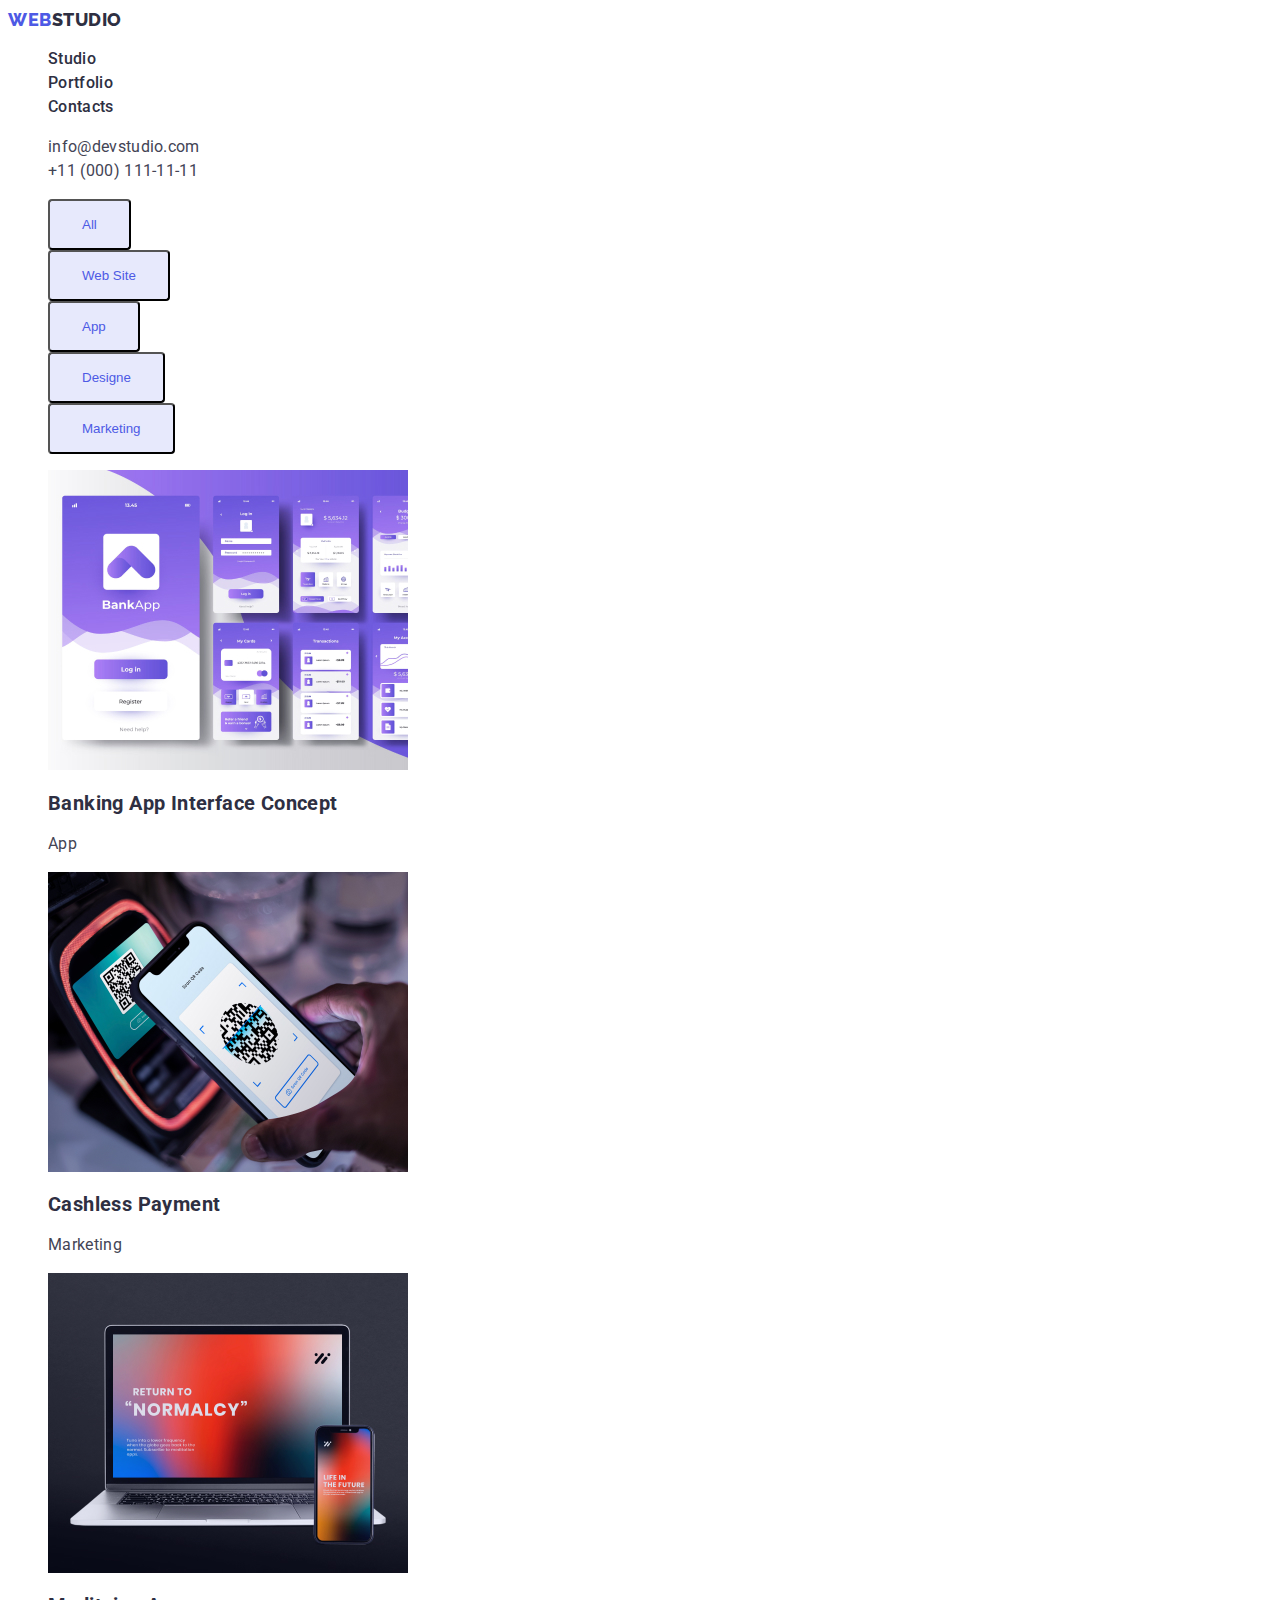
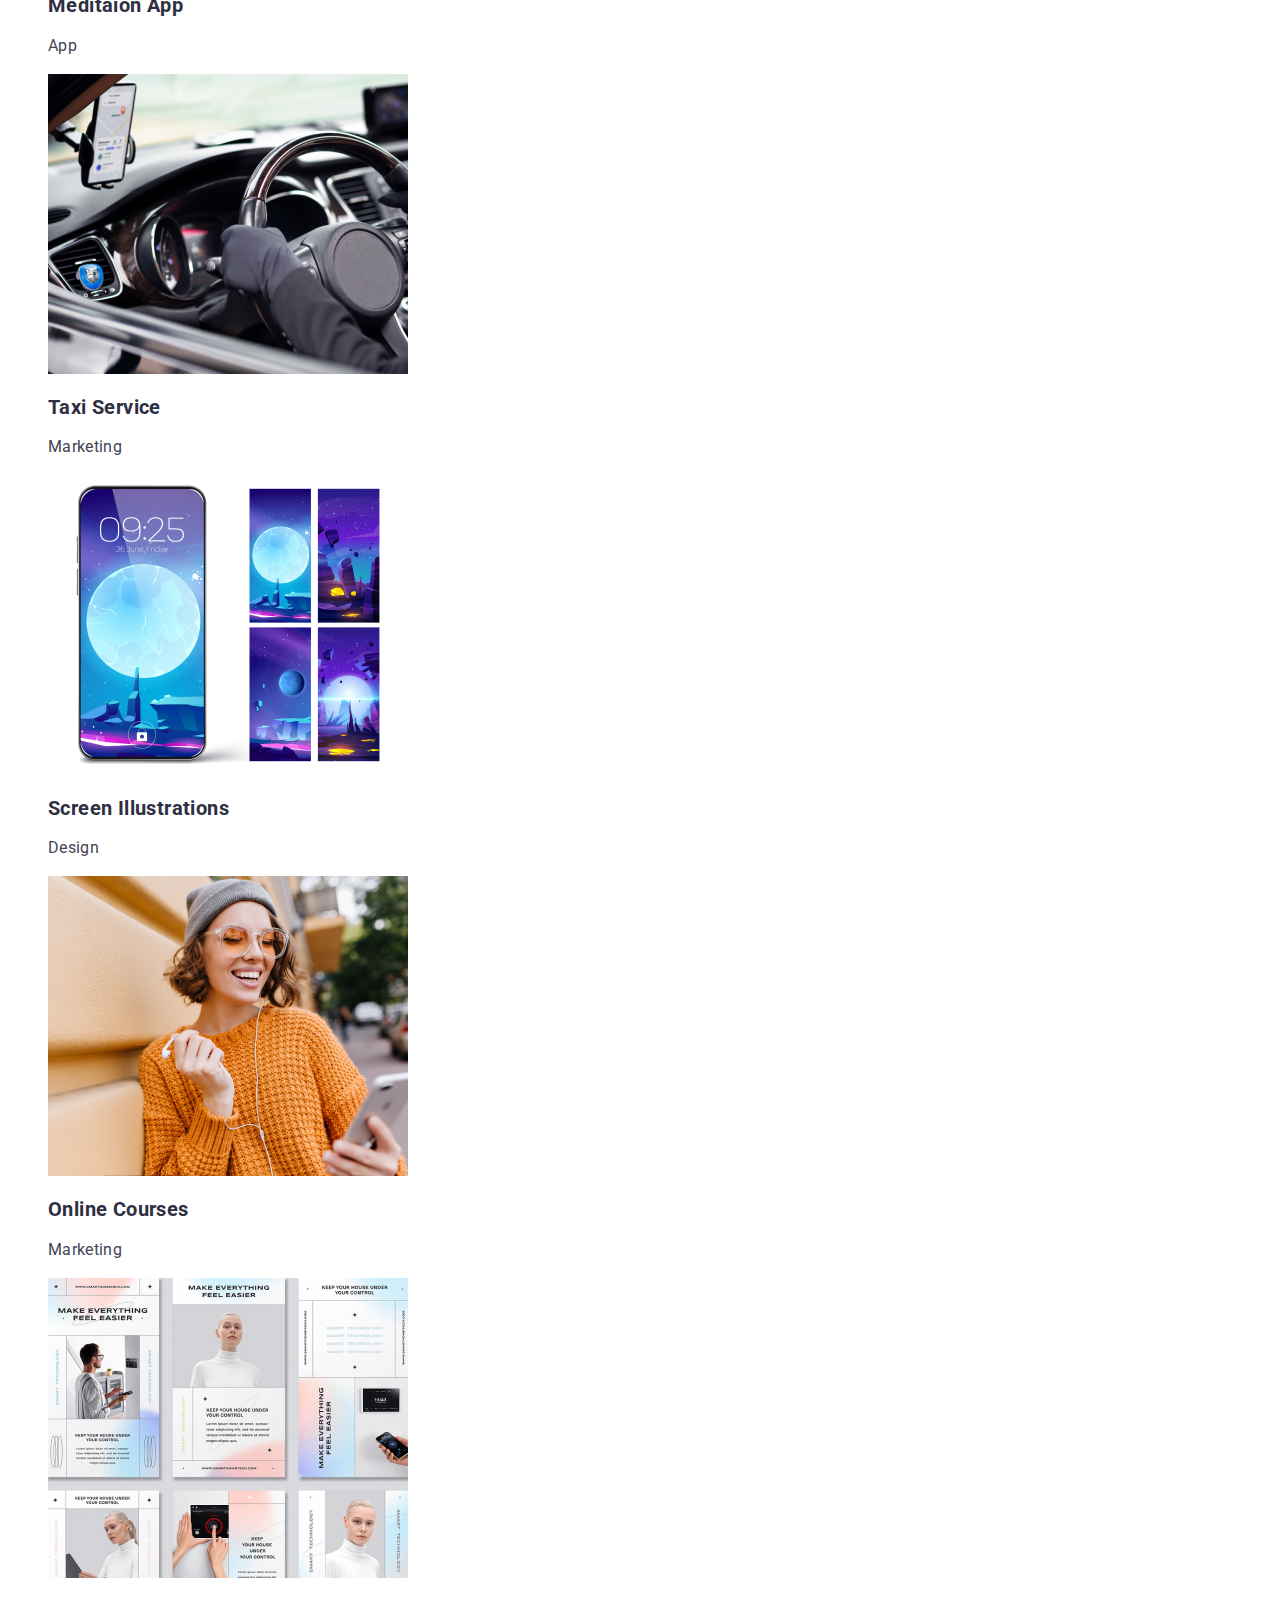
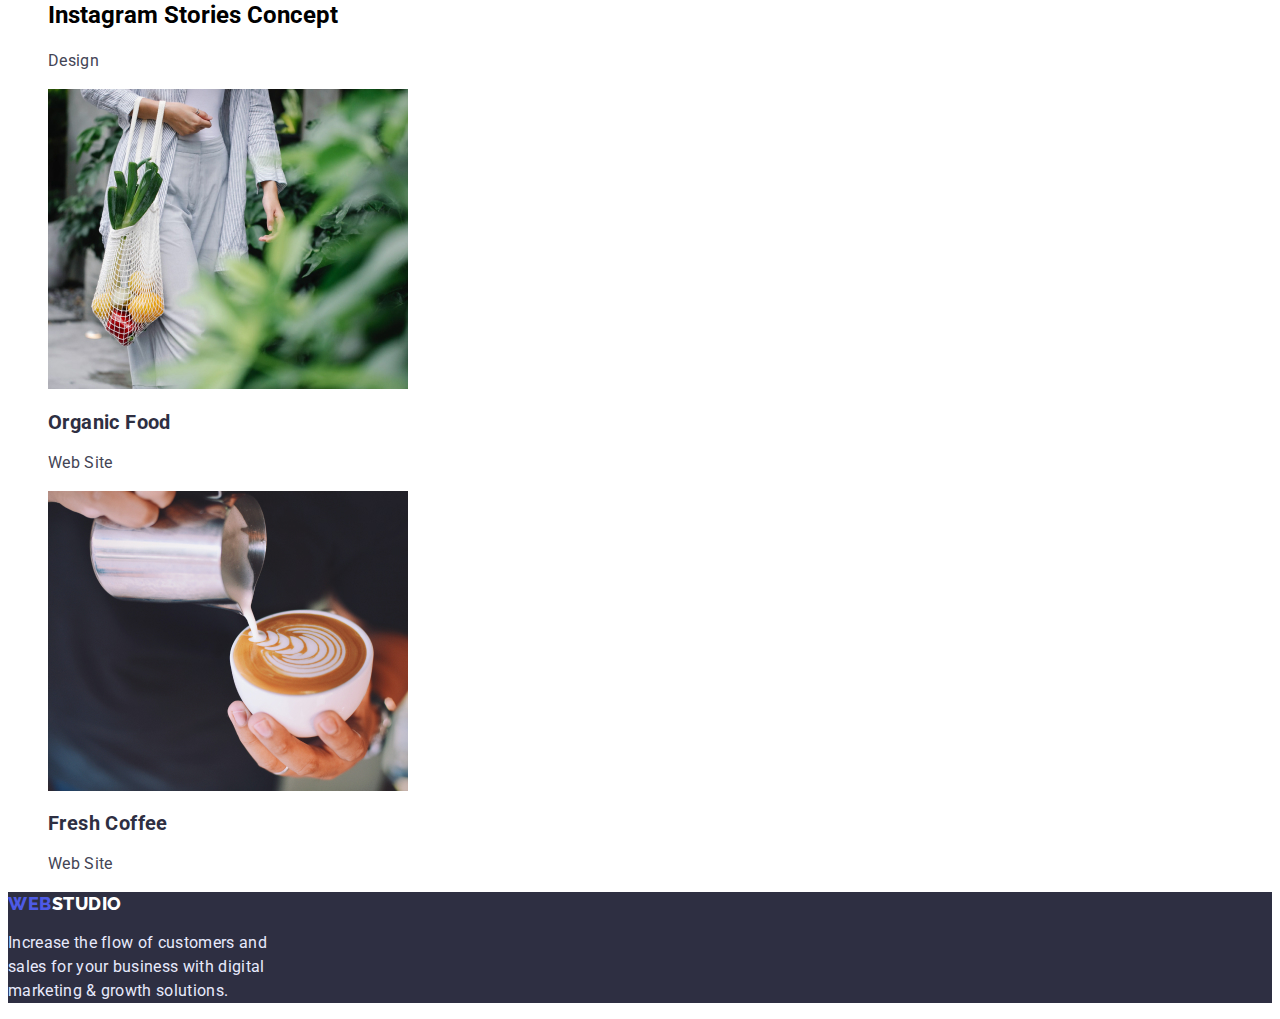
==== portfolio.html @ 1952692c "Initial commit" ====
<!DOCTYPE html>
<html lang="en">
<head>
    <meta charset="UTF-8" />
    <meta http-equiv="X-UA-Compatible" content="IE=edge" />
    <meta name="viewport" content="width=device-width, initial-scale=1.0" />
    <title>Portfolio</title>
    <link rel="stylesheet" href="./css/style.css" />
    <!-- fonts -->
    <link rel="preconnect" href="https://fonts.googleapis.com" />
    <link rel="preconnect" href="https://fonts.gstatic.com" crossorigin />
    <link href="https://fonts.googleapis.com/css2?family=Raleway:wght@800&family=Roboto:wght@400;500;700;900&display=swap"
        rel="stylesheet"/>
</head>

<body>
        <header>
            <!-- site navigation -->
            <nav class="nav-link">
                <a href="./index.html" class="nav-logo link">
                    <span class="logo-title">Web</span>Studio
                </a>
                <ul class="site-nav list">
                    <li><a href="" class="link">Studio</a></li>
                    <li><a href="./portfolio.html" class="link">Portfolio</a></li>
                    <li><a href="" class="link">Contacts</a></li>
                </ul>
            </nav>
            <address>
                <ul class="ul-address list">
                    <li><a href="mailto:info@devstudio.com" class="link">info@devstudio.com</a></li>
                    <li><a href="tel:+110001111111" class="link">+11 (000) 111-11-11</a></li>
                </ul>
            </address>
        </header>
    <main>
        <section class="portfolio">
        <ul>
            <li>
                <button type="button" class="portfolio-button">All</button>
            </li>
            <li>
                <button type="button" class="portfolio-button">Web Site</button>
            </li>
            <li>
                <button type="button" class="portfolio-button">App</button>
            </li>
            <li>
                <button type="button" class="portfolio-button">Designe</button>
            </li>
            <li>
                <button type="button" class="portfolio-button">Marketing</button>
            </li>
        </ul>
        <h1 hidden>картинки из интернета</h1>
            <ul>
                <li>
                    <img src="./images/bankingapp.jpg" alt="bankingapp">
                    <h2 class="portfolio-title">Banking App Interface Concept</h2>
                    <p class="portfolio-text">App</p>
                </li>
                <li>
                    <img src="./images/payment.jpg" alt="payment">
                    <h2 class="portfolio-title">Cashless Payment</h2>
                    <p class="portfolio-text">Marketing</p>
                </li>
                <li>
                    <img src="./images/meditaion.jpg" alt="meditaion">
                    <h2 class="portfolio-title">Meditaion App</h2>
                    <p class="portfolio-text">App</p>
                </li>
                <li>
                    <img src="./images/taxi.jpg" alt="taxi">
                    <h2 class="portfolio-title">Taxi Service</h2>
                    <p class="portfolio-text">Marketing</p>
                </li>
                <li>
                    <img src="./images/screenillu.jpg" alt="screenillu">
                    <h2 class="portfolio-title">Screen Illustrations</h2>
                    <p class="portfolio-text">Design</p>
                </li>
                <li>
                    <img src="./images/onlinecourses.jpg" alt="onlinecourses">
                    <h2 class="portfolio-title">Online Courses</h2>
                    <p class="portfolio-text">Marketing</p>
                </li>
                <li>
                    <img src="./images/instagramstories.jpg" alt="instagramstories">
                    <h2>Instagram Stories Concept</h2>
                    <p class="portfolio-text">Design</p>
                </li>
                <li>
                    <img src="./images/organicfood.jpg" alt="organicfood">
                    <h2 class="portfolio-title">Organic Food</h2>
                    <p class="portfolio-text">Web Site</p>
                </li>
                <li>
                    <img src="./images/freshcoffee.jpg" alt="freshcoffee">
                    <h2 class="portfolio-title">Fresh Coffee</h2>
                    <p class="portfolio-text">Web Site</p>
                </li>
            </ul>
            </section>
    </main>
    <footer class="footer">
        <a href="./index.html" class="footer-logo link">
            <span class="logo-title">Web</span>Studio
        </a>
        <p class="footer-text">
            Increase the flow of customers and <br> sales for your business with digital <br> marketing & growth
            solutions.
        </p>
    </footer>
</body>
</html>
---- css/style.css ----
:root {
    --main-color: #4d5ae5;
    --main-text-color: #2e2f42;
    --p-color: #434455;
    --card-buttons-color: #f4f4fd;
    --acent-color: #404bbf;
    --main-font: "Roboto", sans-serif;
    --main-white-color: #fff;
}
body {
    font-family: 'Roboto', sans-serif;
    background-color: var(--main-white-color);
    font-size: 16px;
}

li {
    list-style-type: none;
}

.link {
    text-decoration: none;
}

.portfolio-button {
    cursor: pointer;
    background-color: #E7E9FC;
    color: var(--main-color);
    border-radius: 4px;
    border: 1px solid #E7E9FC
    box-shadow: 0px 4px 4px rgba(0, 0, 0, 0.15)
    display: flex;
        flex-direction: row;
        align-items: flex-start;
        padding: 16px 32px;
        gap: 10px;
}

.portfolio-button:hover {
    background-color: var(--acent-color);
        color: var(--main-white-color);
}

.portfolio-button:focus {
    background-color: var(--acent-color);
        color: var(--main-white-color);
}

.link {
text-decoration: none;
}

.nav-logo {
    color: var(--main-text-color);
    font-family: "Raleway";
    font-style: normal;
    font-weight: 800;
    font-size: 18px;
    line-height: 1.3;
    letter-spacing: 0.03em;
    text-transform: uppercase;
}

.footer-logo {
        color: var(--main-white-color);
            font-family: "Raleway";
            font-weight: 800;
            font-size: 18px;
            line-height: 1.3;
            letter-spacing: 0.03em;
            text-transform: uppercase;
}

.footer-text {
    color: #E7E9FC;
        line-height: 1.5;
        letter-spacing: 0.02em;
}

.logo-title {
    color: var(--main-color);
}

.site-nav .link {
    color: var(--main-text-color);
    font-weight: 500;
    line-height: 1.5;
    letter-spacing: 0.02em;
}

.ul-address-list .link {
    color: var(--p-color);
    font-style: normal;
    line-height: 1.5;
    letter-spacing: 0.02em;
}

.ul-address-list .link:hover,
.ul-address-list .link:focus {
    color: var(--acent-color);
}


.hero {
    background-color: var(--main-text-color);
}
.hero-title {
    color: var(--main-white-color);
        font-size: 56px;
        line-height: 1;
        text-align: center;
        letter-spacing: 0.02em;
}

.hero-button {
    background-color: var(--main-color);
    color: var(--main-white-color);
    display: flex;
        flex-direction: row;
        align-items: flex-start;
        padding: 16px 32px;
        gap: 10px;
        cursor: pointer;
}
.hero-button:focus, .hero-button:hover {
    background-color: var(--acent-color);
}

.list .link {
    color: var(--main-text-color);
}

.choise-title {
    color: var(--main-text-color);
        font-size: 36px;
        line-height: 1.1;
        text-transform: capitalize;
        letter-spacing: 0.02em;
}

.specific-title {
    color: var(--main-text-color);
        font-weight: 500;
        font-size: 20px;
        line-height: 1.2;
        letter-spacing: 0.02em;
}

.specific-text {
    color: var(--p-color);
        line-height: 1.5;
        letter-spacing: 0.02em;
}

.team {
    background-color: var(--card-buttons-color);
}

.team-title {
    color: var(--main-text-color);
        font-size: 36px;
        line-height: 1;
        letter-spacing: 0.02em;
        text-transform: capitalize
}

.team-crew {
    color: var(--main-text-color);
        font-weight: 500;
        font-size: 20;
        line-height: 1.2;
        letter-spacing: 0.02em;
}

.team-post {
    color: var(--p-color);
        line-height: 1.5;
        letter-spacing: 0.02em;
}

.footer {
    background-color: var(--main-text-color);
}

.ul-address .link {
    color: var(--p-color);
        font-style: normal;
        line-height: 1.5;
        letter-spacing: 0.02em;
}

.ul-address .link:hover {
color: var(--acent-color);
}

.ul-address .link:focus {
    color: var(--acent-color);
}

.link:focus, .link:hover {
    color: var(--acent-color);
}

.portfolio-title {
    color: var(--main-text-color);
    font-size: 20px;
        line-height: 1.2;
        letter-spacing: 0.02em;
}

.portfolio-text {
    color: var(--p-color);
    font-size: 16px;
        line-height: 1.5;
        letter-spacing: 0.02em;
}
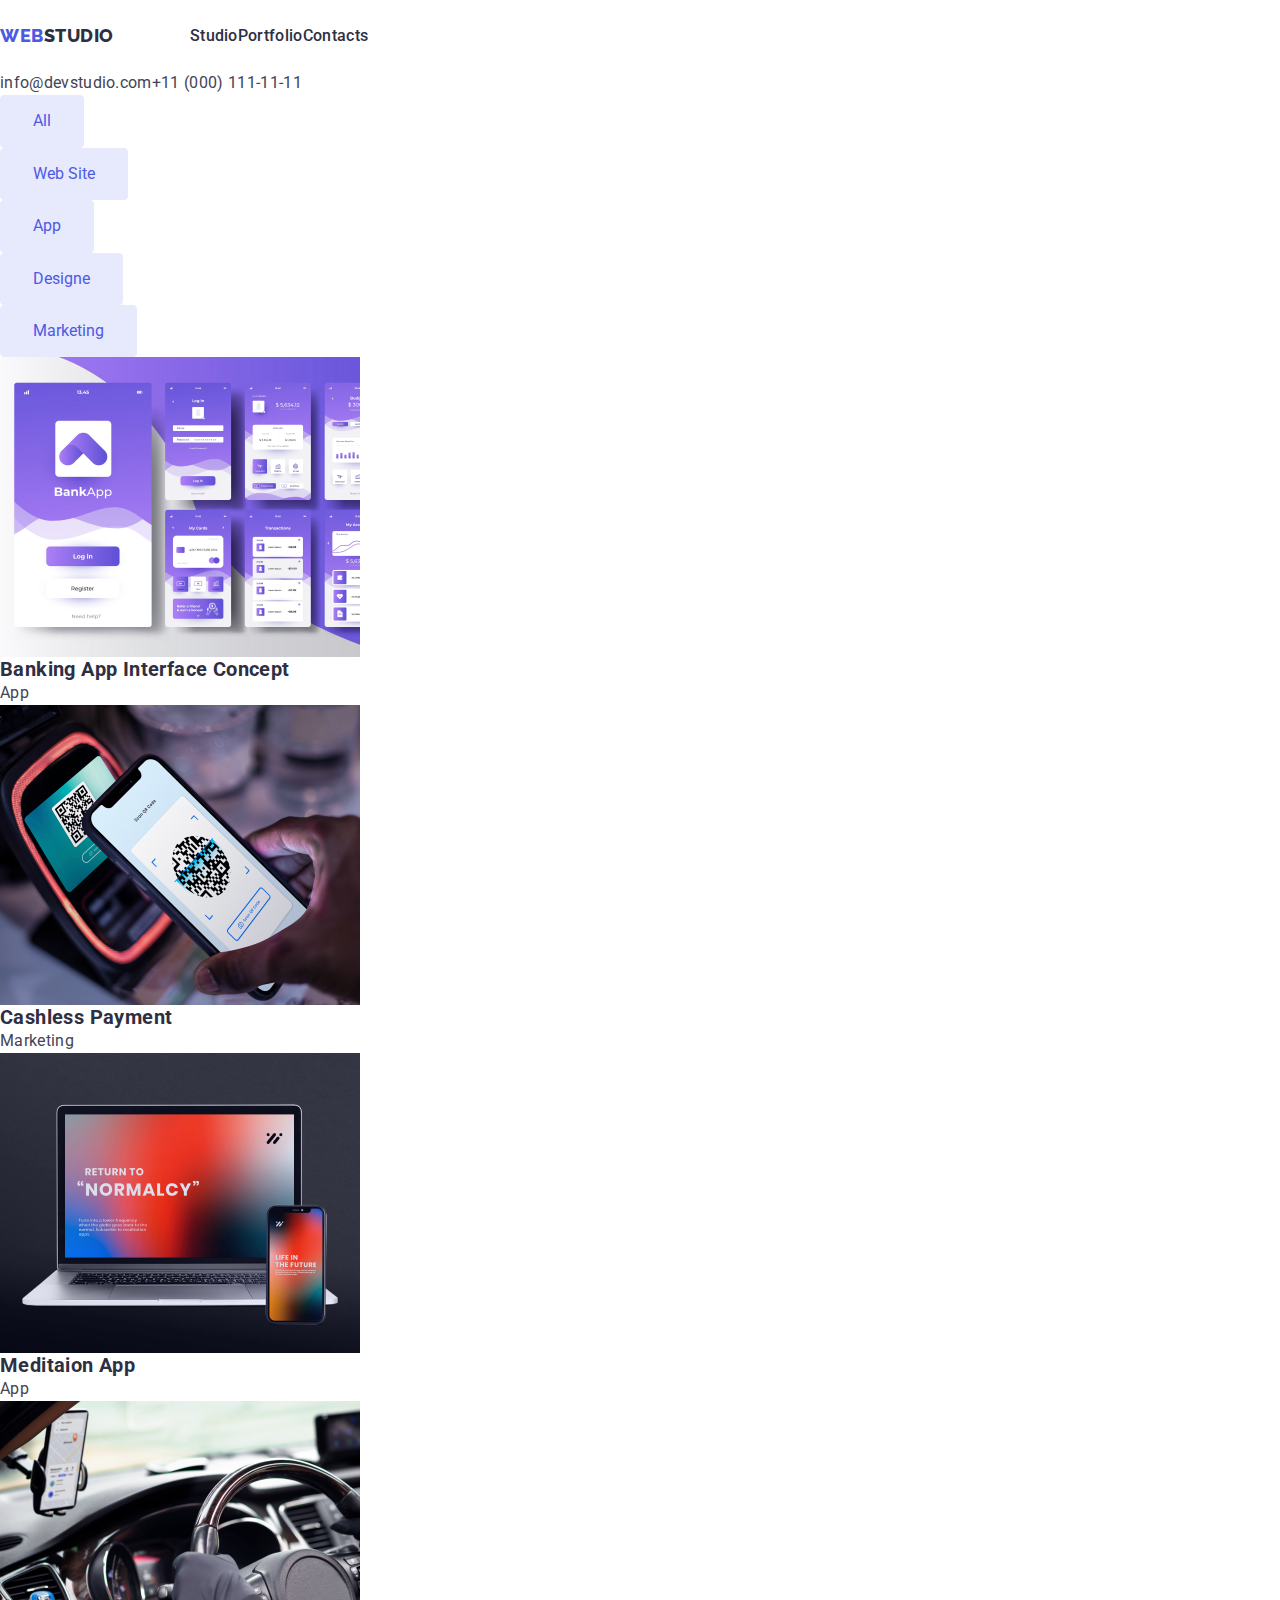
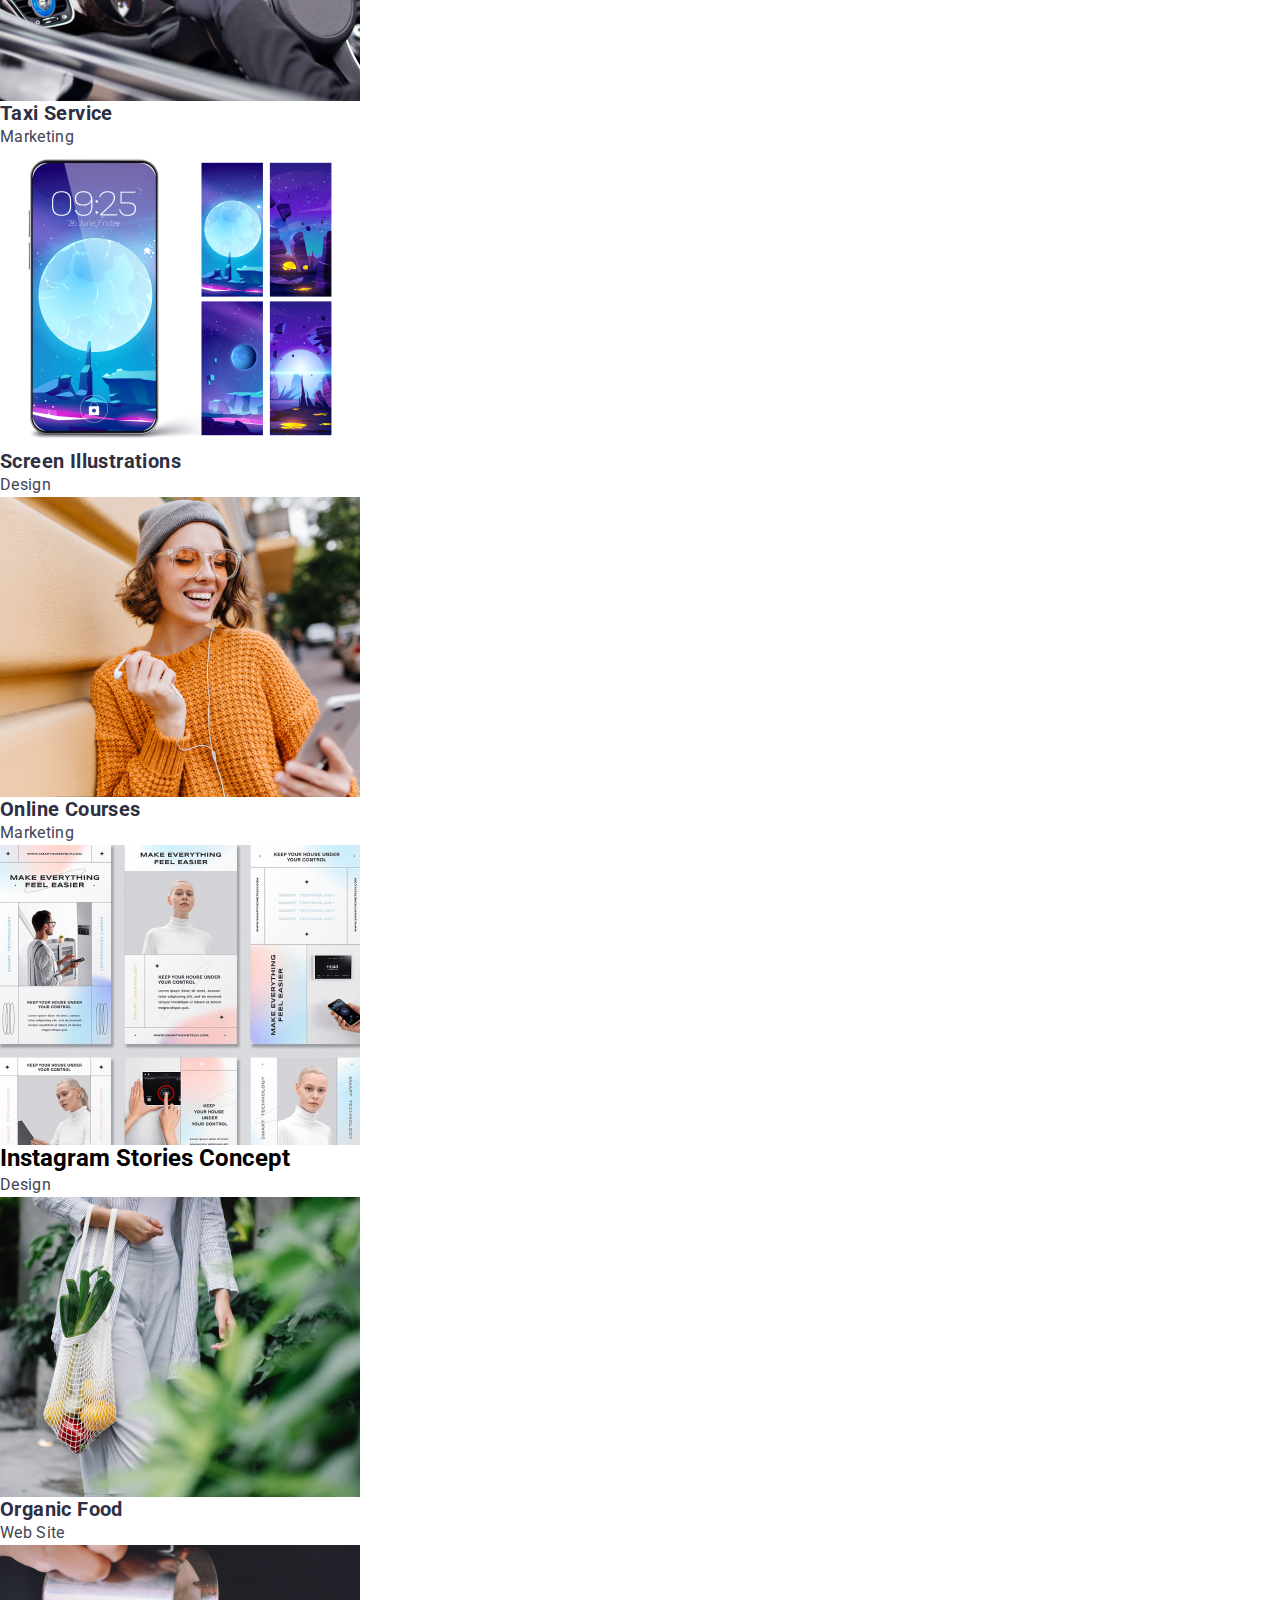
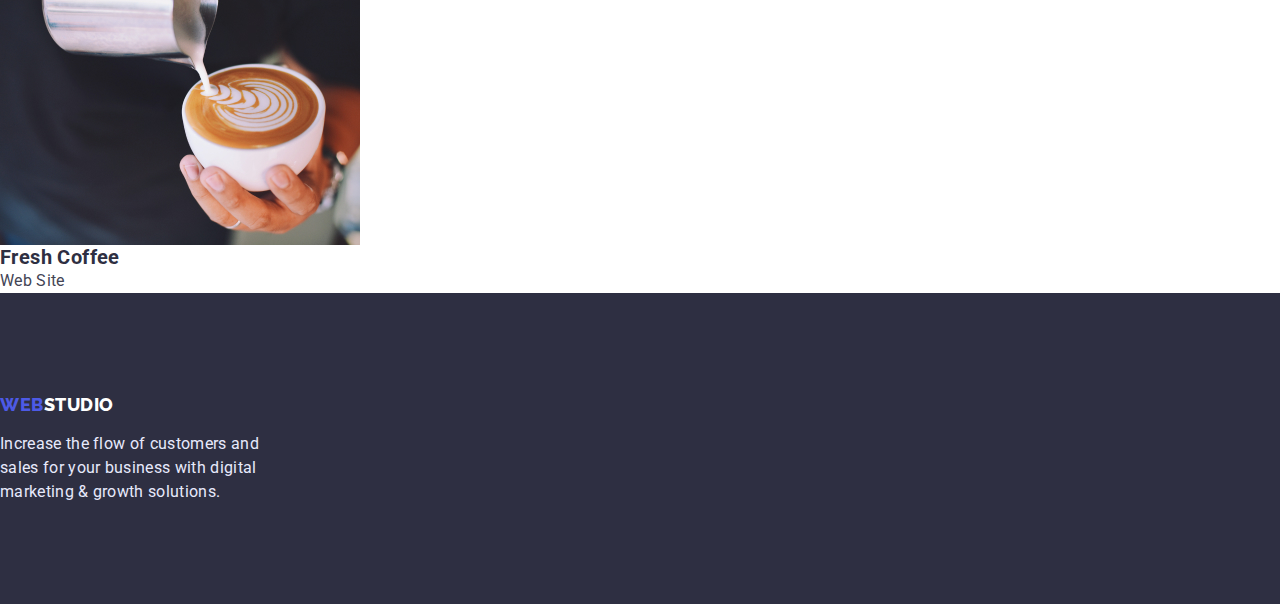
==== commit ddbd2745: "update 1" ====
--- a/portfolio.html
+++ b/portfolio.html
@@ -5,12 +5,13 @@
     <meta http-equiv="X-UA-Compatible" content="IE=edge" />
     <meta name="viewport" content="width=device-width, initial-scale=1.0" />
     <title>Portfolio</title>
-    <link rel="stylesheet" href="./css/style.css" />
     <!-- fonts -->
     <link rel="preconnect" href="https://fonts.googleapis.com" />
     <link rel="preconnect" href="https://fonts.gstatic.com" crossorigin />
     <link href="https://fonts.googleapis.com/css2?family=Raleway:wght@800&family=Roboto:wght@400;500;700;900&display=swap"
         rel="stylesheet"/>
+        <link rel="stylesheet" href="https://cdnjs.cloudflare.com/ajax/libs/modern-normalize/1.1.0/modern-normalize.min.css">
+            <link rel="stylesheet" href="./css/style.css" />
 </head>
 
 <body>
--- a/css/style.css
+++ b/css/style.css
@@ -7,6 +7,46 @@
     --main-font: "Roboto", sans-serif;
     --main-white-color: #fff;
 }
+
+ul {
+    margin: 0;
+}
+
+h1 {
+    margin: 0;
+}
+
+h2 {
+    margin: 0;
+}
+
+h3 {
+    margin: 0;
+}
+
+p {
+    margin: 0;
+}
+
+ul {
+    padding: 0;
+}
+
+li {
+    margin: 0;
+}
+
+img {
+    display: block;
+    max-width: 100%;
+    height: auto;
+}
+
+.list {
+    margin-left: 0;
+    margin-right: 0;
+}
+
 body {
     font-family: 'Roboto', sans-serif;
     background-color: var(--main-white-color);
@@ -26,23 +66,24 @@
     background-color: #E7E9FC;
     color: var(--main-color);
     border-radius: 4px;
-    border: 1px solid #E7E9FC
-    box-shadow: 0px 4px 4px rgba(0, 0, 0, 0.15)
-    display: flex;
-        flex-direction: row;
-        align-items: flex-start;
-        padding: 16px 32px;
-        gap: 10px;
+    border: 1px solid #E7E9FC;
+    display: flex;
+    flex-direction: row;
+    align-items: flex-start;
+    padding: 16px 32px;
+    gap: 10px;
 }
 
 .portfolio-button:hover {
     background-color: var(--acent-color);
         color: var(--main-white-color);
+        box-shadow: 0px 3px 1px rgba(0, 0, 0, 0.1), 0px 2px 1px rgba(0, 0, 0, 0.08), 0px 2px 2px rgba(0, 0, 0, 0.12);
 }
 
 .portfolio-button:focus {
     background-color: var(--acent-color);
         color: var(--main-white-color);
+        box-shadow: 0px 3px 1px rgba(0, 0, 0, 0.1), 0px 2px 1px rgba(0, 0, 0, 0.08), 0px 2px 2px rgba(0, 0, 0, 0.12);
 }
 
 .link {
@@ -120,6 +161,10 @@
         padding: 16px 32px;
         gap: 10px;
         cursor: pointer;
+        background: #4D5AE5;
+            box-shadow: 0px 4px 4px rgba(0, 0, 0, 0.15);
+            border-radius: 4px;
+            border-color: transparent;
 }
 .hero-button:focus, .hero-button:hover {
     background-color: var(--acent-color);
@@ -212,4 +257,145 @@
     font-size: 16px;
         line-height: 1.5;
         letter-spacing: 0.02em;
+}
+
+.container {
+    width: 1128px;
+    padding-left: 12px;
+    padding-right: 12px;
+    margin: auto;
+}
+ 
+.site-nav {
+    margin-left: 76px;
+    display: flex;
+}
+
+.ul-address {
+    display: flex;
+}
+
+.nav-link {
+    align-items: center;
+    display: flex;
+}
+
+.nav-logo {
+    display: block;
+    margin-top: 24px;
+    margin-bottom: 24px;
+}
+
+.url-nav {
+    padding-top: 20px;
+    padding-bottom: 20px;
+}
+
+.div-header {
+    display: flex;
+}
+
+.nav-li:not(:last-child) {
+    margin-right: 40px;
+}
+
+.li-address:not(:last-child) {
+    margin-right: 40px;
+}
+
+.li-address {
+    margin-top: 24px;
+    margin-bottom: 24px;
+}
+
+.title-address {
+    margin-left: auto;
+}
+
+.hero-title {
+    margin-right: auto;
+    margin-left: auto;
+}
+
+.hero-button {
+    margin-top: 48px;
+    margin-left: auto;
+    margin-right: auto;
+}
+
+.hero {
+    padding-top: 188px;
+    padding-bottom: 188px;
+}
+
+.specific-ul {
+    display: flex;
+}
+
+.specific-li:not(:last-child) {
+    margin-right: 24px;
+}
+
+.specific-li {
+    max-width: 264px;
+}
+
+.specifics {
+    margin-top: 120px;
+    margin-bottom: 120px;
+}
+
+.choise-title {
+    text-align: center;
+    margin-bottom: 72px;
+}
+
+.choise-ul {
+    display: flex;
+    margin-bottom: 120px;
+}
+
+.choise-li:not(:last-child) {
+    padding-right: 24px;
+}
+
+.team-title {
+    text-align: center;
+    padding-top: 120px;
+    padding-bottom: 72px;
+}
+
+.team-ul {
+    display: flex;
+}
+
+.team-li:not(:last-child) {
+    margin-right: 24px;
+    padding-bottom: 120px;
+}
+
+.footer-logo {
+    display: block;
+    padding-top: 100px;
+    padding-bottom: 16px;
+}
+
+.footer-text {
+    padding-bottom: 100px;
+}
+
+.team-div {
+    background-color: var(--main-white-color);
+    text-align: center;
+    box-shadow: 0px 1px 6px rgba(46, 47, 66, 0.08), 0px 1px 1px rgba(46, 47, 66, 0.16), 0px 2px 1px rgba(46, 47, 66, 0.08);
+        border-radius: 0px 0px 4px 4px;
+}
+
+.team-crew {
+    margin-bottom: 8px;
+    padding-top: 32px;
+}
+
+.team-post {
+    padding-bottom: 32px;
 }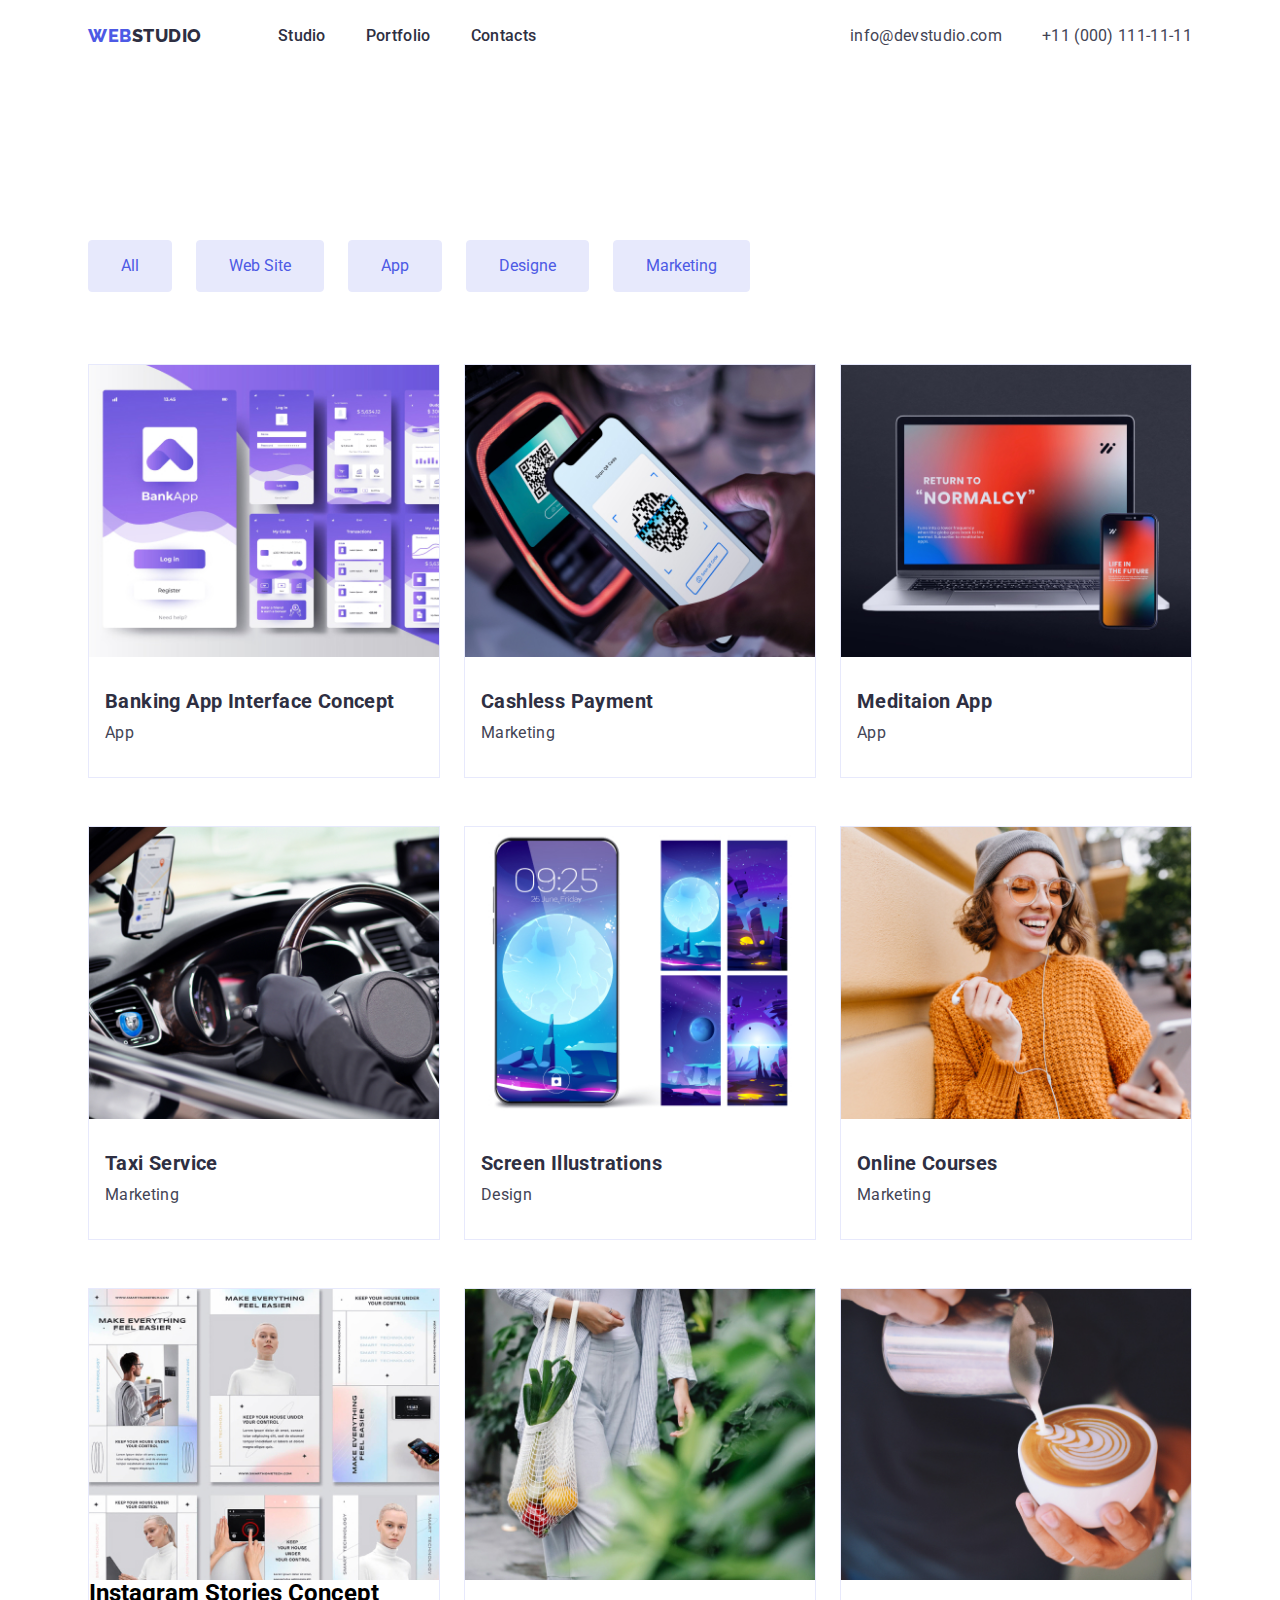
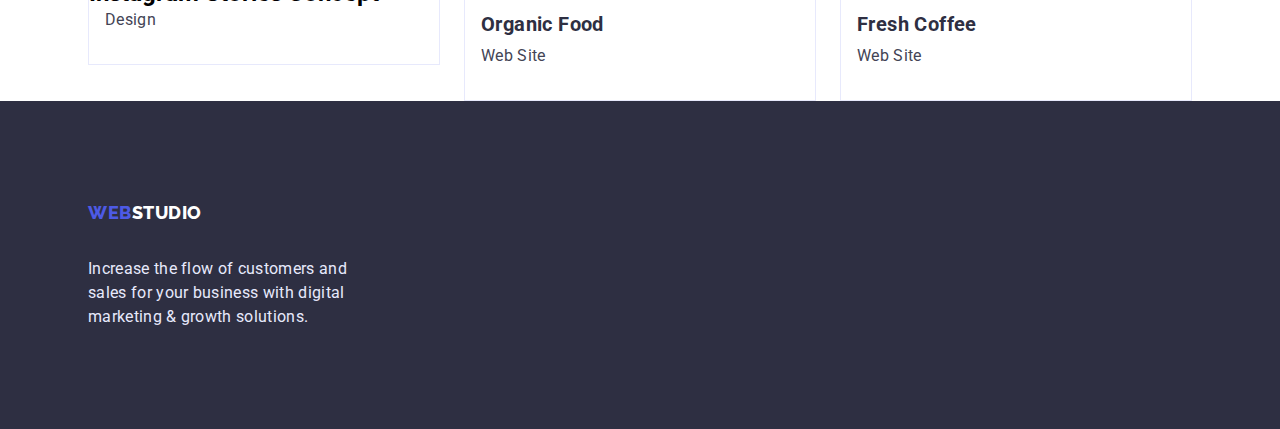
==== commit 2e3c1196: "update 2" ====
--- a/portfolio.html
+++ b/portfolio.html
@@ -15,102 +15,138 @@
 </head>
 
 <body>
-        <header>
-            <!-- site navigation -->
+    <header>
+        <div class="div-header container">
             <nav class="nav-link">
                 <a href="./index.html" class="nav-logo link">
                     <span class="logo-title">Web</span>Studio
                 </a>
                 <ul class="site-nav list">
-                    <li><a href="" class="link">Studio</a></li>
-                    <li><a href="./portfolio.html" class="link">Portfolio</a></li>
-                    <li><a href="" class="link">Contacts</a></li>
+                    <li class="nav-li"><a href="" class="link url-nav">Studio</a></li>
+                    <li class="nav-li"><a href="./portfolio.html" class="link url-nav">Portfolio</a></li>
+                    <li class="nav-li"><a href="" class="link url-nav">Contacts</a></li>
                 </ul>
             </nav>
-            <address>
+            <address class="title-address">
                 <ul class="ul-address list">
-                    <li><a href="mailto:info@devstudio.com" class="link">info@devstudio.com</a></li>
-                    <li><a href="tel:+110001111111" class="link">+11 (000) 111-11-11</a></li>
+                    <li class="li-address"><a href="mailto:info@devstudio.com" class="link url-nav">info@devstudio.com</a>
+                    </li>
+                    <li class="li-address"><a href="tel:+110001111111" class="link url-nav">+11 (000) 111-11-11</a></li>
                 </ul>
             </address>
-        </header>
+        </div>
+    </header>
     <main>
         <section class="portfolio">
-        <ul>
-            <li>
+            <div class="div-p-button container">
+        <ul class="ul-p-button">
+            <li class="li-p-button">
                 <button type="button" class="portfolio-button">All</button>
             </li>
-            <li>
+            <li class="li-p-button">
                 <button type="button" class="portfolio-button">Web Site</button>
             </li>
-            <li>
+            <li class="li-p-button">
                 <button type="button" class="portfolio-button">App</button>
             </li>
-            <li>
+            <li class="li-p-button">
                 <button type="button" class="portfolio-button">Designe</button>
             </li>
-            <li>
+            <li class="li-p-button">
                 <button type="button" class="portfolio-button">Marketing</button>
             </li>
         </ul>
+            </div>
         <h1 hidden>картинки из интернета</h1>
-            <ul>
-                <li>
+            <div class="div-ul-p container">
+            <ul class="ul-p">
+                <li class="li-p-f">
+                    <div class="inside-li-p">
                     <img src="./images/bankingapp.jpg" alt="bankingapp">
                     <h2 class="portfolio-title">Banking App Interface Concept</h2>
                     <p class="portfolio-text">App</p>
+                    </div>
                 </li>
-                <li>
+                <li class="li-p-f">
+                    <div class="inside-li-p">
                     <img src="./images/payment.jpg" alt="payment">
                     <h2 class="portfolio-title">Cashless Payment</h2>
                     <p class="portfolio-text">Marketing</p>
+                    </div>
                 </li>
-                <li>
+                <li class="li-p-f">
+                    <div class="inside-li-p">
                     <img src="./images/meditaion.jpg" alt="meditaion">
                     <h2 class="portfolio-title">Meditaion App</h2>
                     <p class="portfolio-text">App</p>
+                    </div>
                 </li>
-                <li>
+            </ul>
+            </div>
+            <div class="div-ul-p container">
+            <ul class="ul-p">
+                <li class="li-p-s">
+                    <div class="inside-li-p">
                     <img src="./images/taxi.jpg" alt="taxi">
                     <h2 class="portfolio-title">Taxi Service</h2>
                     <p class="portfolio-text">Marketing</p>
+                    </div>
                 </li>
-                <li>
+                <li class="li-p-s">
+                    <div class="inside-li-p">
                     <img src="./images/screenillu.jpg" alt="screenillu">
                     <h2 class="portfolio-title">Screen Illustrations</h2>
                     <p class="portfolio-text">Design</p>
+                    </div>
                 </li>
-                <li>
+                <li class="li-p-s">
+                    <div class="inside-li-p">
                     <img src="./images/onlinecourses.jpg" alt="onlinecourses">
                     <h2 class="portfolio-title">Online Courses</h2>
                     <p class="portfolio-text">Marketing</p>
+                    </div>
                 </li>
-                <li>
+            </ul>
+            </div>
+            <div class="div-ul-p container">
+            <ul class="ul-p">
+                <li class="li-p-t">
+                    <div class="inside-li-p">
                     <img src="./images/instagramstories.jpg" alt="instagramstories">
                     <h2>Instagram Stories Concept</h2>
                     <p class="portfolio-text">Design</p>
+                    </div>
                 </li>
-                <li>
+                <li class="li-p-t">
+                    <div class="inside-li-p">
                     <img src="./images/organicfood.jpg" alt="organicfood">
                     <h2 class="portfolio-title">Organic Food</h2>
                     <p class="portfolio-text">Web Site</p>
+                    </div>
                 </li>
-                <li>
+                <li class="li-p-t">
+                    <div class="inside-li-p">
                     <img src="./images/freshcoffee.jpg" alt="freshcoffee">
                     <h2 class="portfolio-title">Fresh Coffee</h2>
                     <p class="portfolio-text">Web Site</p>
+                    </div>
                 </li>
             </ul>
+            </div>
             </section>
     </main>
     <footer class="footer">
-        <a href="./index.html" class="footer-logo link">
-            <span class="logo-title">Web</span>Studio
-        </a>
-        <p class="footer-text">
-            Increase the flow of customers and <br> sales for your business with digital <br> marketing & growth
-            solutions.
-        </p>
+        <div class="container">
+            <div class="footer-link">
+                <a href="./index.html" class="footer-logo link">
+                    <span class="logo-title">Web</span>Studio
+                </a>
+            </div>
+            <p class="footer-text">
+                Increase the flow of customers and <br> sales for your business with digital <br> marketing & growth
+                solutions.
+            </p>
+        </div>
     </footer>
 </body>
 </html>--- a/css/style.css
+++ b/css/style.css
@@ -376,7 +376,6 @@
 
 .footer-logo {
     display: block;
-    padding-top: 100px;
     padding-bottom: 16px;
 }
 
@@ -398,4 +397,58 @@
 
 .team-post {
     padding-bottom: 32px;
+}
+
+.footer-link {
+    padding-top: 100px;
+    margin-bottom: 16px;
+}
+
+.ul-p-button {
+    display: flex;
+}
+
+.li-p-button:not(:last-child) {
+    margin-right: 24px;
+}
+
+.div-p-button {
+    margin-top: 168px;
+    margin-bottom: 72px;
+}
+
+.ul-p {
+    display: flex;
+}
+
+.div-ul-p:not(:first-child) {
+    margin-top: 48px;
+}
+
+.li-p-f:not(:first-child) {
+    margin-left: 24px;
+}
+
+.li-p-s:not(:first-child) {
+    margin-left: 24px;
+}
+
+.li-p-t:not(:first-child) {
+    margin-left: 24px;
+}
+
+.inside-li-p {
+    background: #FFFFFF;
+    border: 1px solid #E7E9FC;
+}
+
+.portfolio-title {
+    margin-top: 32px;
+    margin-bottom: 8px;
+    margin-left: 16px;
+}
+
+.portfolio-text {
+    margin-bottom: 32px;
+    margin-left: 16px;
 }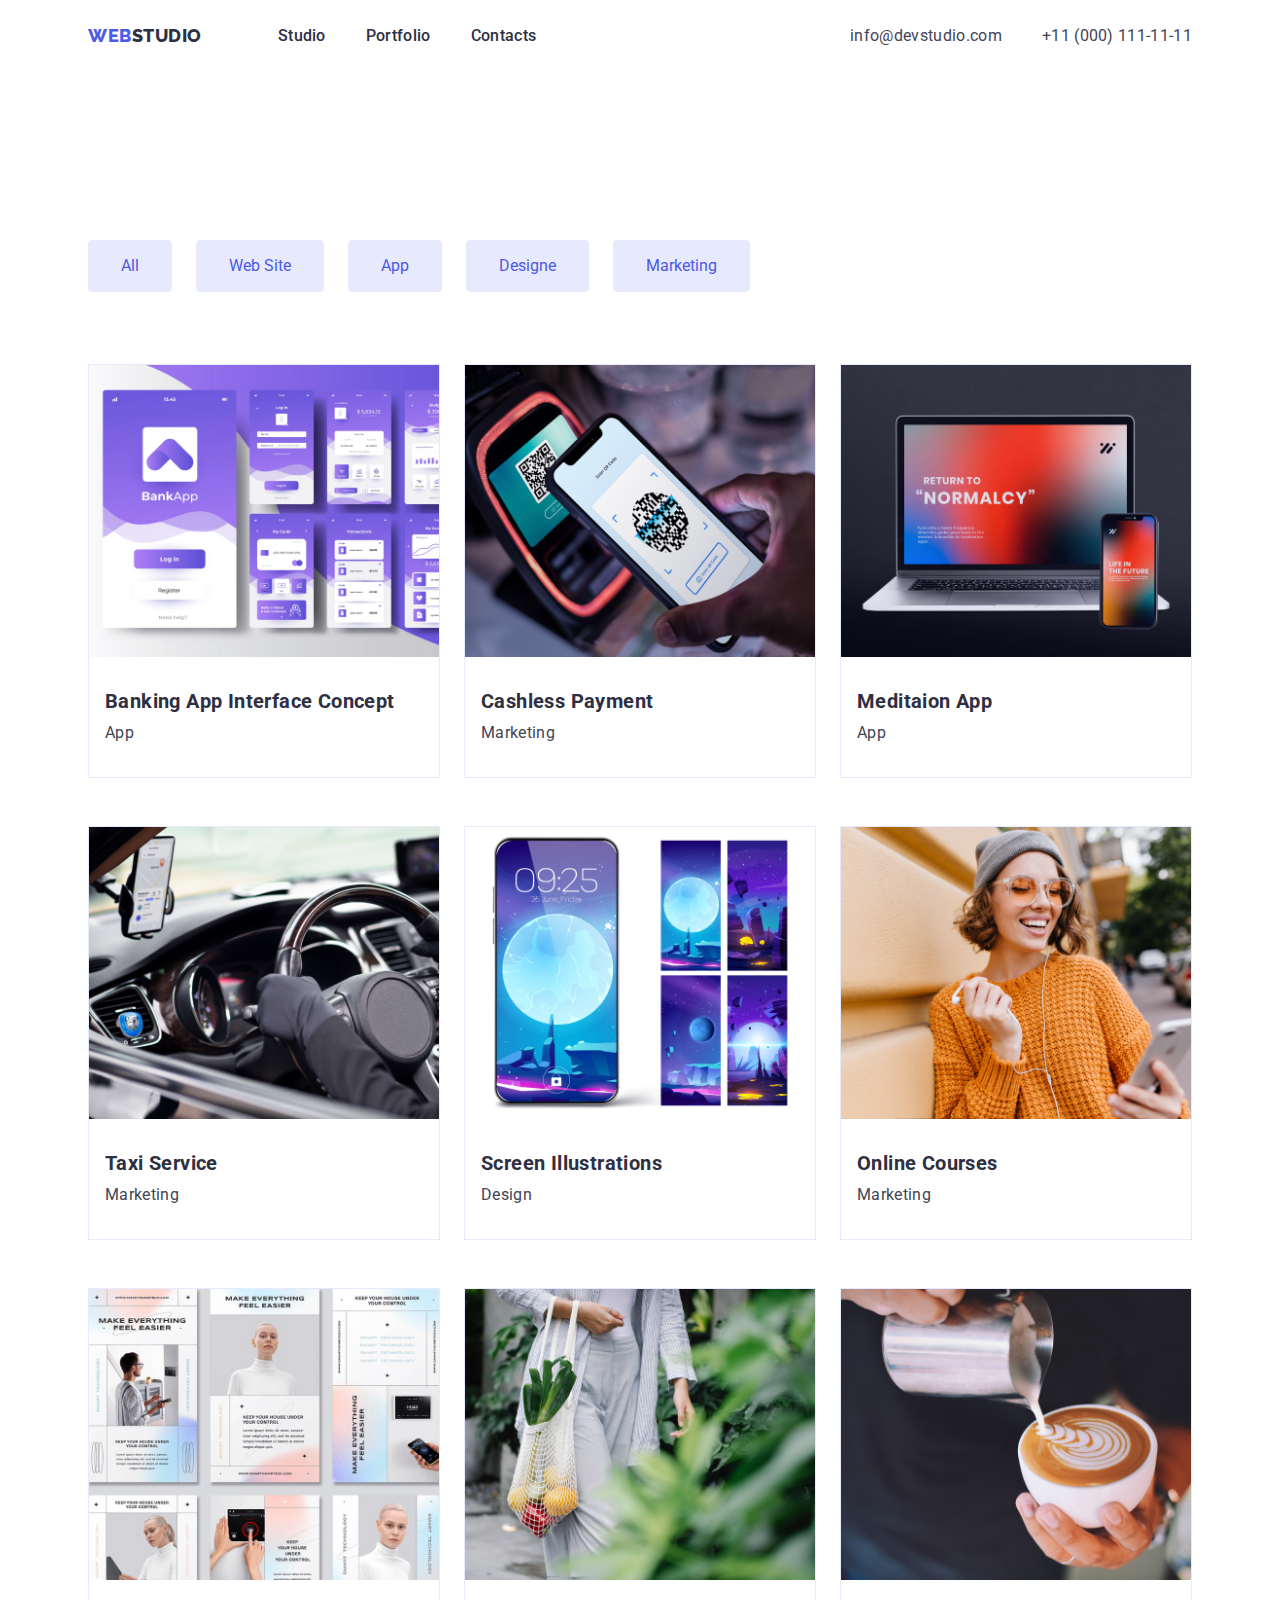
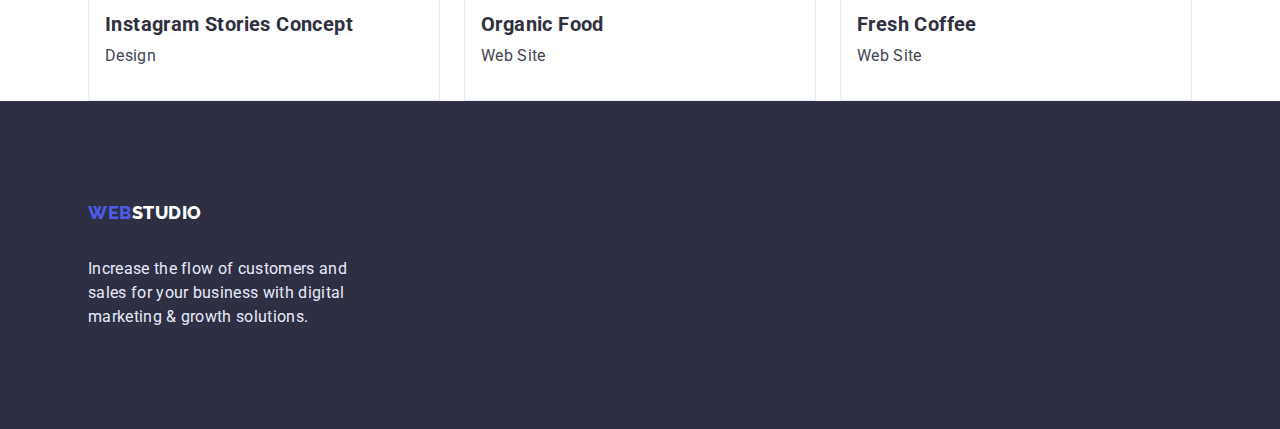
==== commit 98d9cf1f: "up 3" ====
--- a/portfolio.html
+++ b/portfolio.html
@@ -113,7 +113,7 @@
                 <li class="li-p-t">
                     <div class="inside-li-p">
                     <img src="./images/instagramstories.jpg" alt="instagramstories">
-                    <h2>Instagram Stories Concept</h2>
+                    <h2  class="portfolio-title">Instagram Stories Concept</h2>
                     <p class="portfolio-text">Design</p>
                     </div>
                 </li>
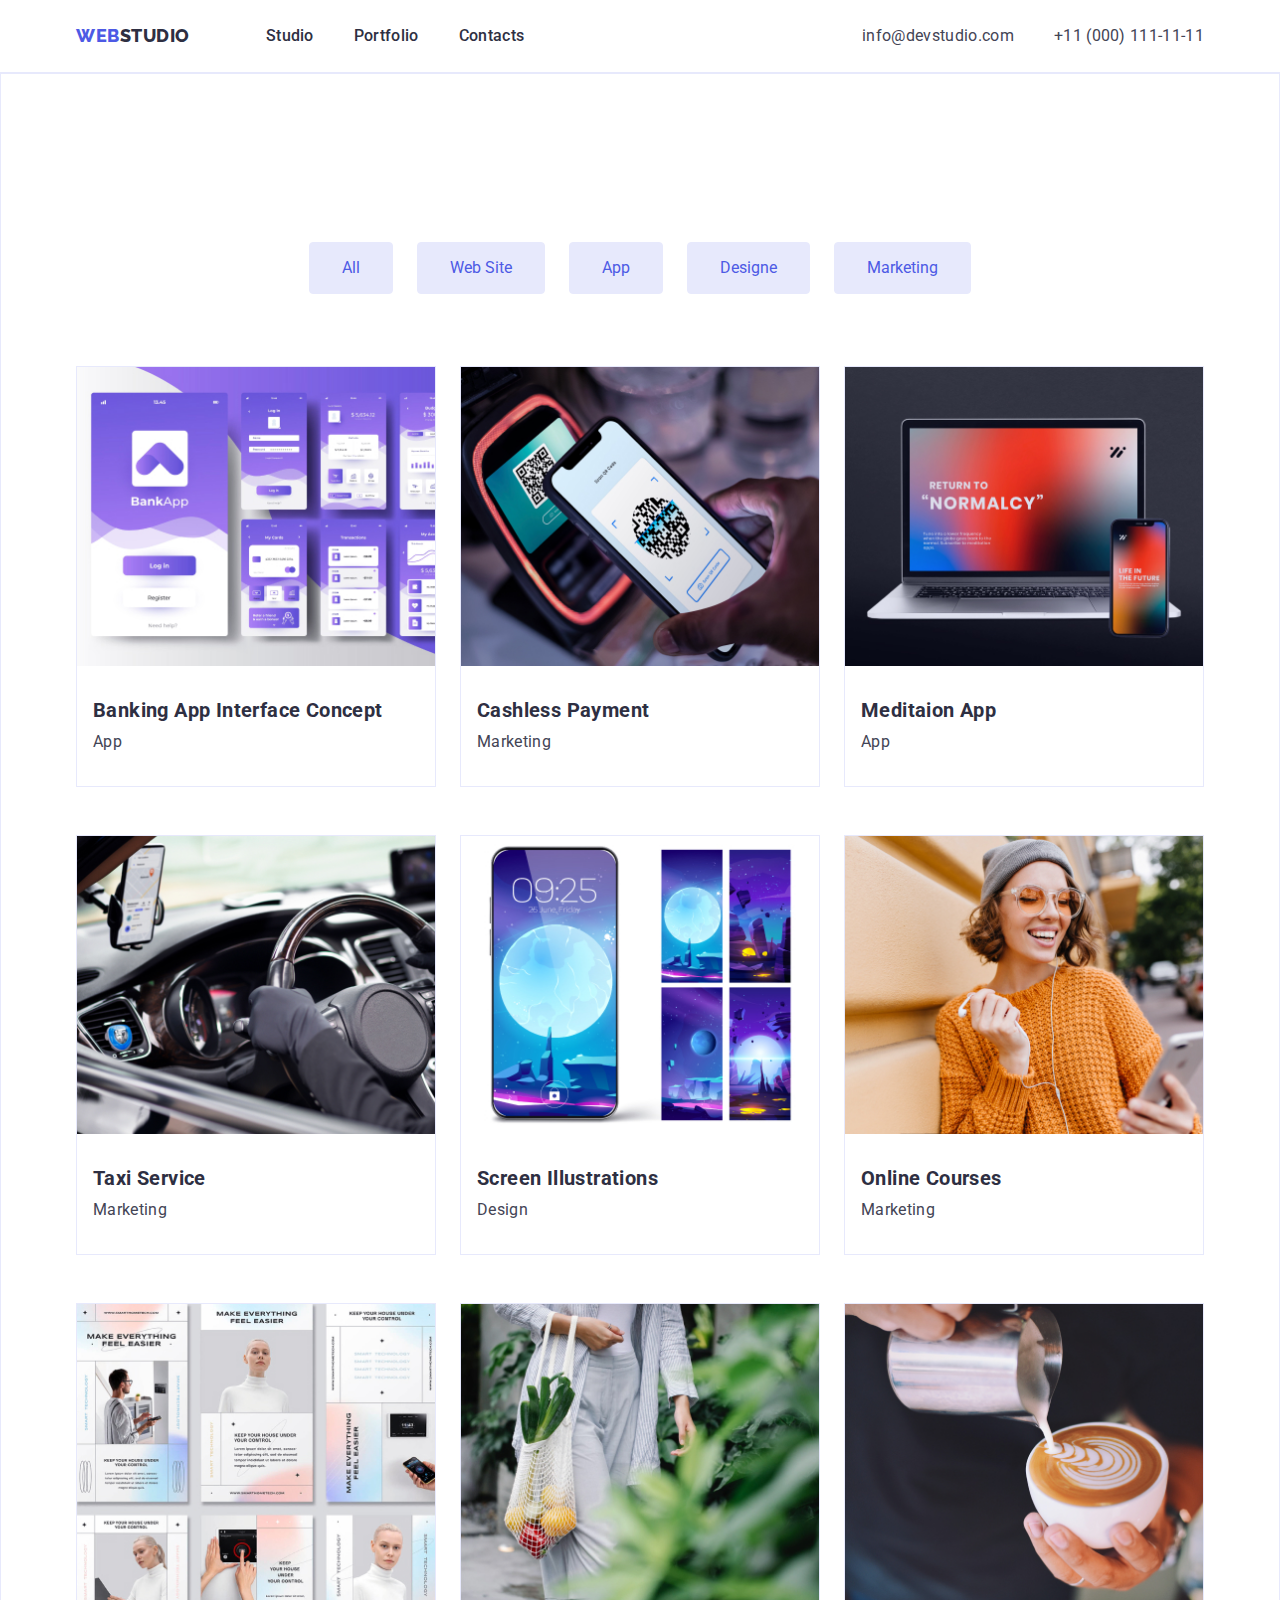
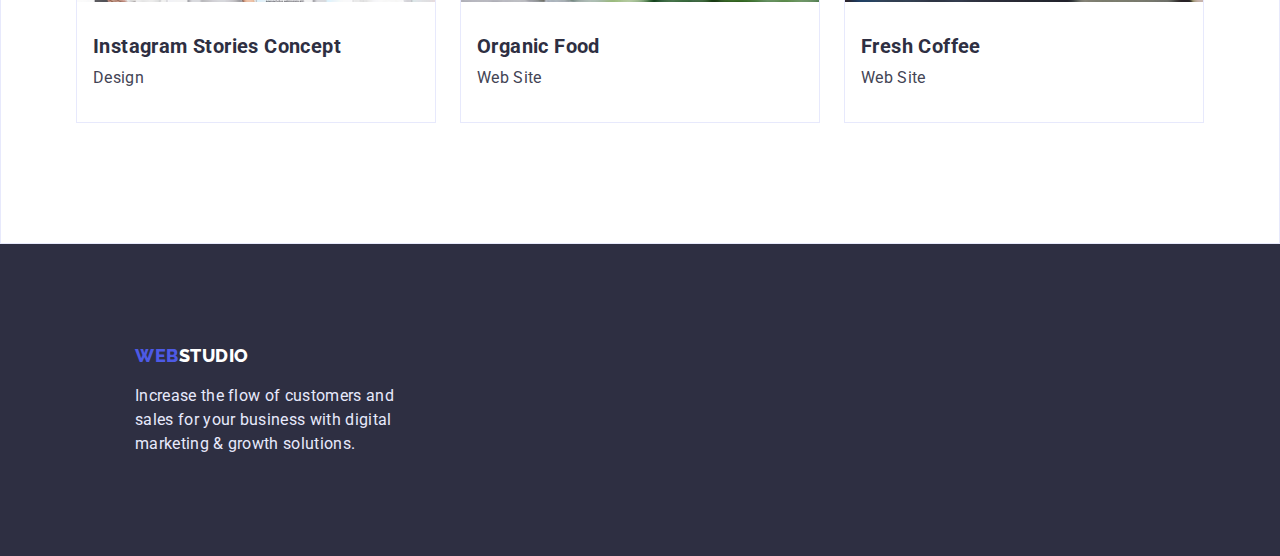
==== commit 1cd40b33: "up6" ====
--- a/portfolio.html
+++ b/portfolio.html
@@ -15,7 +15,7 @@
 </head>
 
 <body>
-    <header>
+    <header class="header">
         <div class="div-header container">
             <nav class="nav-link">
                 <a href="./index.html" class="nav-logo link">
--- a/css/style.css
+++ b/css/style.css
@@ -57,8 +57,16 @@
     list-style-type: none;
 }
 
+.header {
+    border-bottom: 1px solid #E7E9FC;
+}
+
 .link {
     text-decoration: none;
+}
+
+.portfolio {
+    border: 1px solid #E7E9FC;
 }
 
 .portfolio-button {
@@ -126,6 +134,7 @@
     font-weight: 500;
     line-height: 1.5;
     letter-spacing: 0.02em;
+    display: block;
 }
 
 .ul-address-list .link {
@@ -142,6 +151,8 @@
 
 
 .hero {
+    padding-top: 188px;
+    padding-bottom: 188px;
     background-color: var(--main-text-color);
 }
 .hero-title {
@@ -150,6 +161,13 @@
         line-height: 1;
         text-align: center;
         letter-spacing: 0.02em;
+        width: 500;
+}
+
+.section {
+    padding-right: 120px;
+    padding-left: 120px;
+    padding-bottom: 120px;
 }
 
 .hero-button {
@@ -182,12 +200,17 @@
         letter-spacing: 0.02em;
 }
 
+.specific-div {
+    padding-top: 120px;
+}
+
 .specific-title {
     color: var(--main-text-color);
         font-weight: 500;
         font-size: 20px;
         line-height: 1.2;
         letter-spacing: 0.02em;
+        margin-bottom: 8px;
 }
 
 .specific-text {
@@ -202,10 +225,10 @@
 
 .team-title {
     color: var(--main-text-color);
-        font-size: 36px;
-        line-height: 1;
-        letter-spacing: 0.02em;
-        text-transform: capitalize
+    font-size: 36px;
+    line-height: 1;
+    letter-spacing: 0.02em;
+    text-transform: capitalize    
 }
 
 .team-crew {
@@ -224,6 +247,8 @@
 
 .footer {
     background-color: var(--main-text-color);
+    padding-left: 120px;
+    padding-right: 120px;
 }
 
 .ul-address .link {
@@ -260,10 +285,10 @@
 }
 
 .container {
-    width: 1128px;
-    padding-left: 12px;
-    padding-right: 12px;
-    margin: auto;
+    width: 1158px;
+    padding-left: 15px;
+    padding-right: 15px;
+    margin: 0 auto;
 }
  
 .site-nav {
@@ -282,17 +307,18 @@
 
 .nav-logo {
     display: block;
-    margin-top: 24px;
-    margin-bottom: 24px;
+    padding-top: 24px;
+    padding-bottom: 24px;
 }
 
 .url-nav {
-    padding-top: 20px;
-    padding-bottom: 20px;
+    padding-top: 24px;
+    padding-bottom: 24px;
 }
 
 .div-header {
     display: flex;
+    align-items: center;
 }
 
 .nav-li:not(:last-child) {
@@ -301,11 +327,6 @@
 
 .li-address:not(:last-child) {
     margin-right: 40px;
-}
-
-.li-address {
-    margin-top: 24px;
-    margin-bottom: 24px;
 }
 
 .title-address {
@@ -323,11 +344,6 @@
     margin-right: auto;
 }
 
-.hero {
-    padding-top: 188px;
-    padding-bottom: 188px;
-}
-
 .specific-ul {
     display: flex;
 }
@@ -338,11 +354,6 @@
 
 .specific-li {
     max-width: 264px;
-}
-
-.specifics {
-    margin-top: 120px;
-    margin-bottom: 120px;
 }
 
 .choise-title {
@@ -352,7 +363,6 @@
 
 .choise-ul {
     display: flex;
-    margin-bottom: 120px;
 }
 
 .choise-li:not(:last-child) {
@@ -361,22 +371,25 @@
 
 .team-title {
     text-align: center;
+    padding-bottom: 72px;
     padding-top: 120px;
-    padding-bottom: 72px;
 }
 
 .team-ul {
     display: flex;
+}
+
+.tumbochka {
+    padding-top: 32px;
+    padding-left: 32px;
 }
 
 .team-li:not(:last-child) {
     margin-right: 24px;
-    padding-bottom: 120px;
 }
 
 .footer-logo {
     display: block;
-    padding-bottom: 16px;
 }
 
 .footer-text {
@@ -412,6 +425,10 @@
     margin-right: 24px;
 }
 
+.li-p-button {
+    align-self: center;
+}
+
 .div-p-button {
     margin-top: 168px;
     margin-bottom: 72px;
@@ -424,6 +441,11 @@
 .div-ul-p:not(:first-child) {
     margin-top: 48px;
 }
+
+.div-ul-p:last-child {
+    margin-bottom: 120px;
+}
+    
 
 .li-p-f:not(:first-child) {
     margin-left: 24px;
@@ -451,4 +473,8 @@
 .portfolio-text {
     margin-bottom: 32px;
     margin-left: 16px;
-}+}
+
+.ul-p-button {
+    justify-content: center;
+}
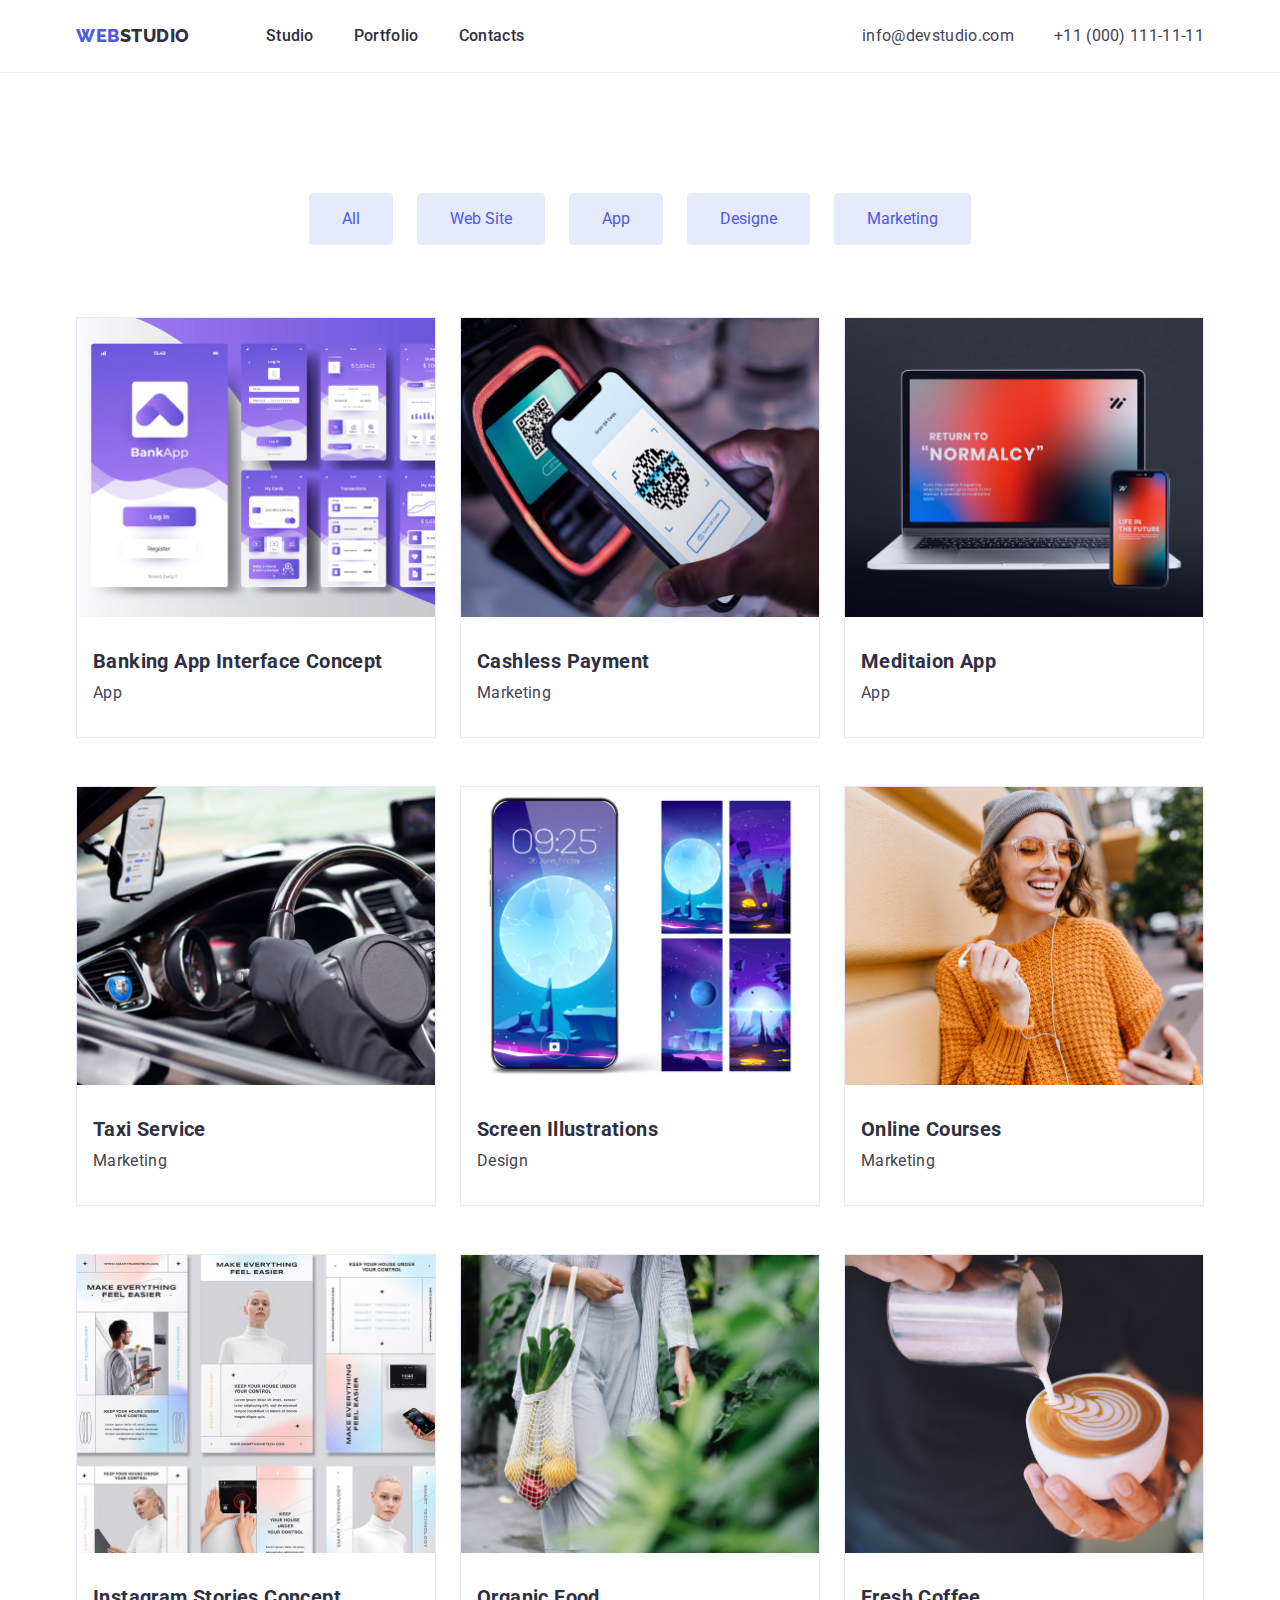
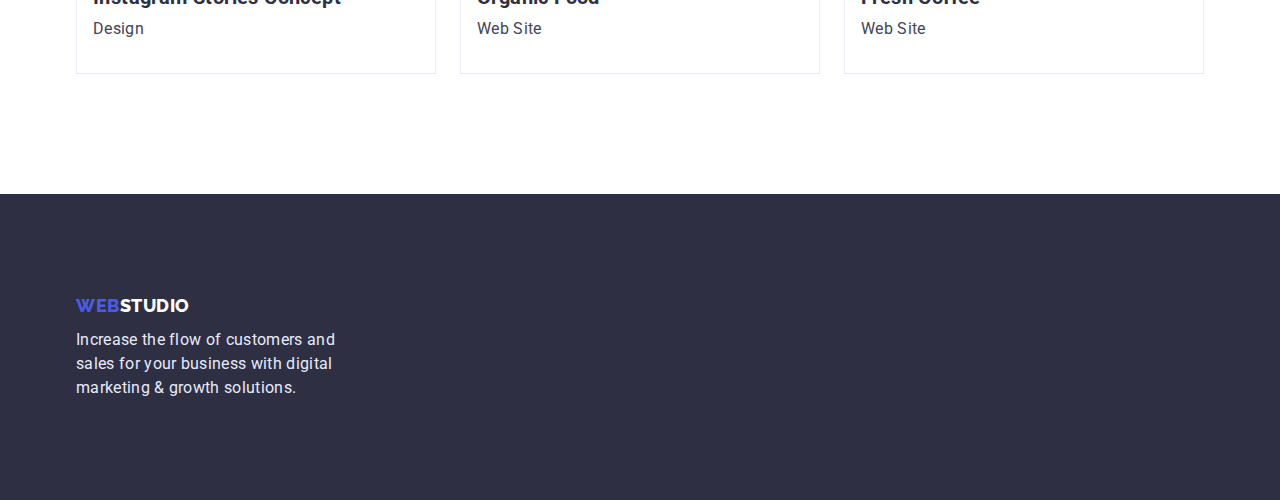
==== commit 572edcc9: "up9" ====
--- a/portfolio.html
+++ b/portfolio.html
@@ -37,7 +37,8 @@
         </div>
     </header>
     <main>
-        <section class="portfolio">
+        <section class="portfolio section">
+        <h1 hidden>картинки из интернета</h1>
             <div class="div-p-button container">
         <ul class="ul-p-button">
             <li class="li-p-button">
@@ -57,7 +58,6 @@
             </li>
         </ul>
             </div>
-        <h1 hidden>картинки из интернета</h1>
             <div class="div-ul-p container">
             <ul class="ul-p">
                 <li class="li-p-f">
@@ -135,13 +135,11 @@
             </div>
             </section>
     </main>
-    <footer class="footer">
+    <footer class="footer section">
         <div class="container">
-            <div class="footer-link">
-                <a href="./index.html" class="footer-logo link">
-                    <span class="logo-title">Web</span>Studio
-                </a>
-            </div>
+            <a href="./index.html" class="footer-logo link">
+                <span class="logo-title">Web</span>Studio
+            </a>
             <p class="footer-text">
                 Increase the flow of customers and <br> sales for your business with digital <br> marketing & growth
                 solutions.
--- a/css/style.css
+++ b/css/style.css
@@ -65,9 +65,6 @@
     text-decoration: none;
 }
 
-.portfolio {
-    border: 1px solid #E7E9FC;
-}
 
 .portfolio-button {
     cursor: pointer;
@@ -81,6 +78,8 @@
     padding: 16px 32px;
     gap: 10px;
 }
+
+
 
 .portfolio-button:hover {
     background-color: var(--acent-color);
@@ -110,13 +109,15 @@
 }
 
 .footer-logo {
-        color: var(--main-white-color);
-            font-family: "Raleway";
-            font-weight: 800;
-            font-size: 18px;
-            line-height: 1.3;
-            letter-spacing: 0.03em;
-            text-transform: uppercase;
+    color: var(--main-white-color);
+    font-family: "Raleway";
+    font-weight: 800;
+    font-size: 18px;
+    line-height: 1.3;
+    letter-spacing: 0.03em;
+    text-transform: uppercase;
+    display: block;
+    margin-bottom: 10px;
 }
 
 .footer-text {
@@ -161,12 +162,13 @@
         line-height: 1;
         text-align: center;
         letter-spacing: 0.02em;
-        width: 500;
+        width: 500px;
+        margin-right: auto;
+        margin-left: auto;
 }
 
 .section {
-    padding-right: 120px;
-    padding-left: 120px;
+    padding-top: 120px;
     padding-bottom: 120px;
 }
 
@@ -200,10 +202,6 @@
         letter-spacing: 0.02em;
 }
 
-.specific-div {
-    padding-top: 120px;
-}
-
 .specific-title {
     color: var(--main-text-color);
         font-weight: 500;
@@ -247,8 +245,7 @@
 
 .footer {
     background-color: var(--main-text-color);
-    padding-left: 120px;
-    padding-right: 120px;
+    padding: 100px 0;
 }
 
 .ul-address .link {
@@ -333,10 +330,6 @@
     margin-left: auto;
 }
 
-.hero-title {
-    margin-right: auto;
-    margin-left: auto;
-}
 
 .hero-button {
     margin-top: 48px;
@@ -344,6 +337,10 @@
     margin-right: auto;
 }
 
+.specifics {
+    padding-bottom: 0;
+}
+
 .specific-ul {
     display: flex;
 }
@@ -371,29 +368,15 @@
 
 .team-title {
     text-align: center;
-    padding-bottom: 72px;
-    padding-top: 120px;
+    margin-bottom: 72px;
 }
 
 .team-ul {
     display: flex;
-}
-
-.tumbochka {
-    padding-top: 32px;
-    padding-left: 32px;
 }
 
 .team-li:not(:last-child) {
     margin-right: 24px;
-}
-
-.footer-logo {
-    display: block;
-}
-
-.footer-text {
-    padding-bottom: 100px;
 }
 
 .team-div {
@@ -401,15 +384,12 @@
     text-align: center;
     box-shadow: 0px 1px 6px rgba(46, 47, 66, 0.08), 0px 1px 1px rgba(46, 47, 66, 0.16), 0px 2px 1px rgba(46, 47, 66, 0.08);
         border-radius: 0px 0px 4px 4px;
+        padding-bottom: 32px;
+        padding-top: 32px;
 }
 
 .team-crew {
     margin-bottom: 8px;
-    padding-top: 32px;
-}
-
-.team-post {
-    padding-bottom: 32px;
 }
 
 .footer-link {
@@ -430,7 +410,6 @@
 }
 
 .div-p-button {
-    margin-top: 168px;
     margin-bottom: 72px;
 }
 
@@ -438,15 +417,10 @@
     display: flex;
 }
 
-.div-ul-p:not(:first-child) {
-    margin-top: 48px;
-}
-
-.div-ul-p:last-child {
-    margin-bottom: 120px;
+.div-ul-p:not(:last-child) {
+    margin-bottom: 48px;
 }
     
-
 .li-p-f:not(:first-child) {
     margin-left: 24px;
 }
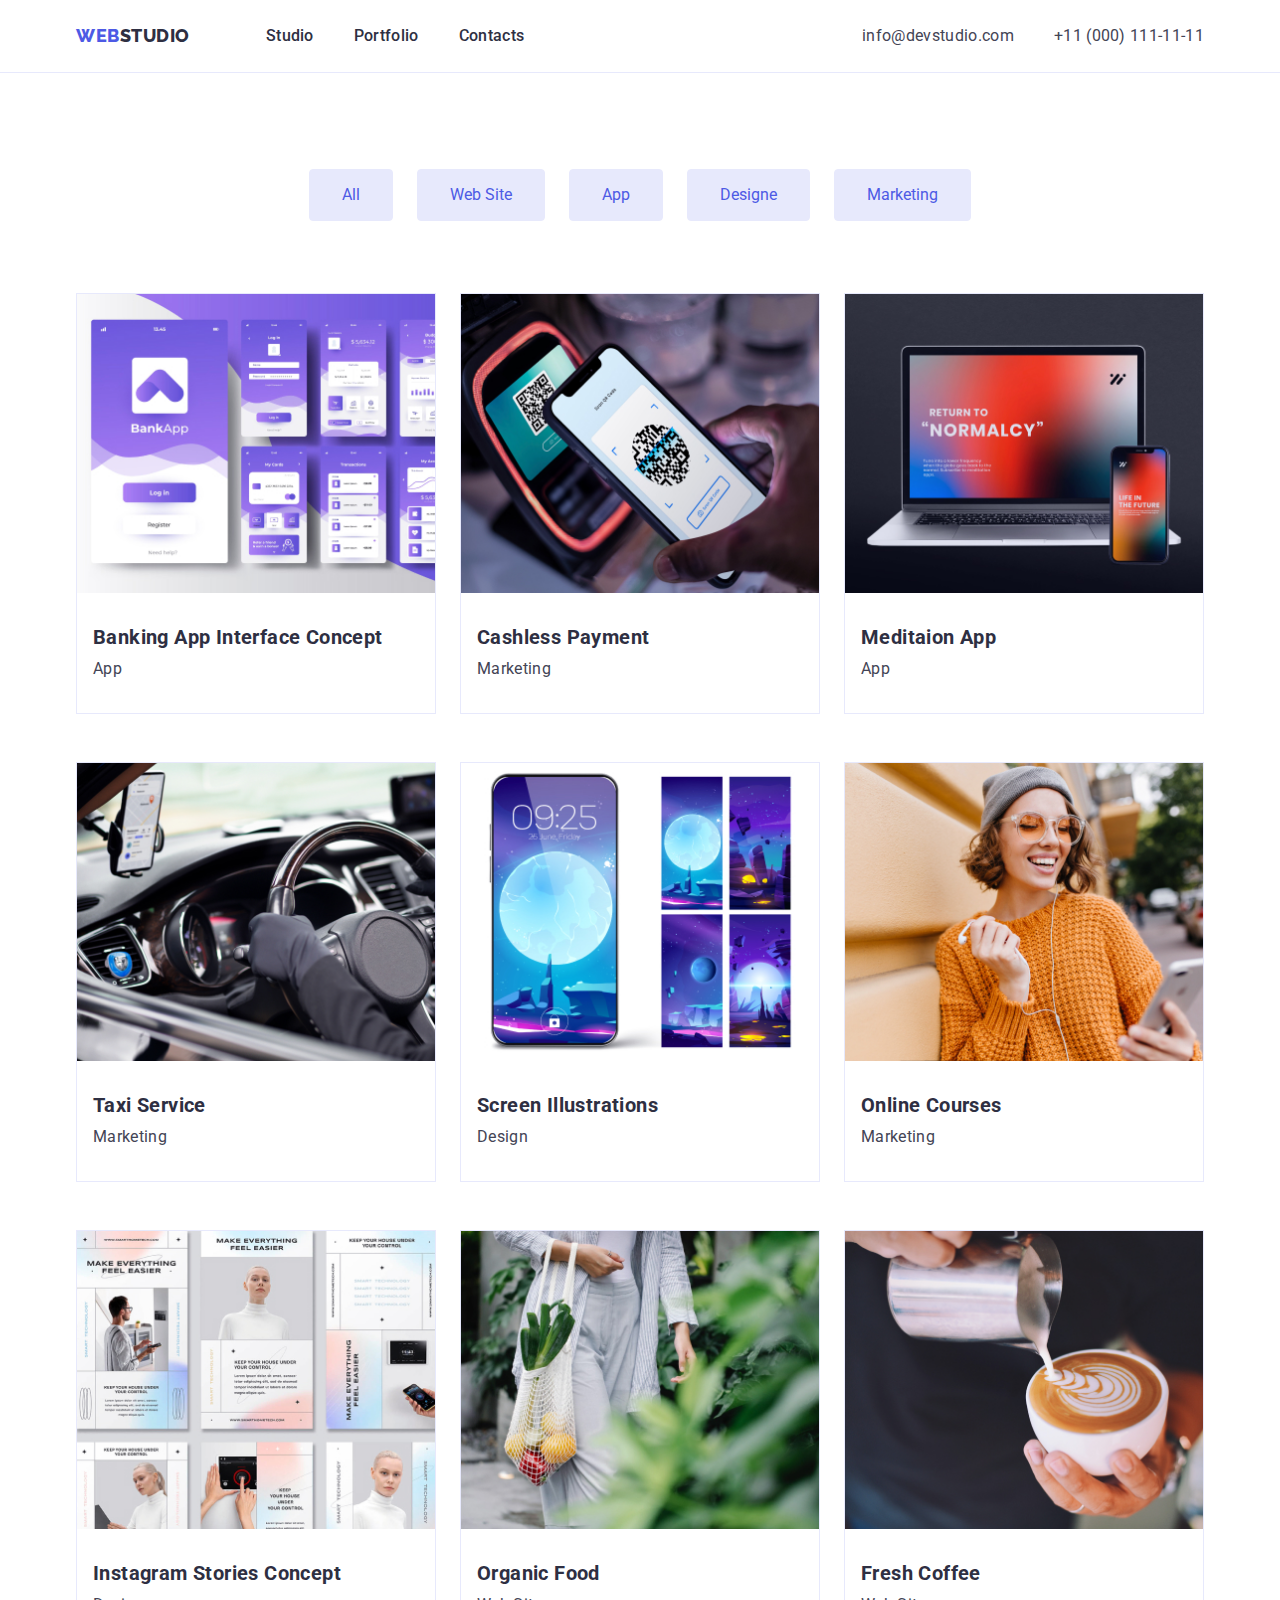
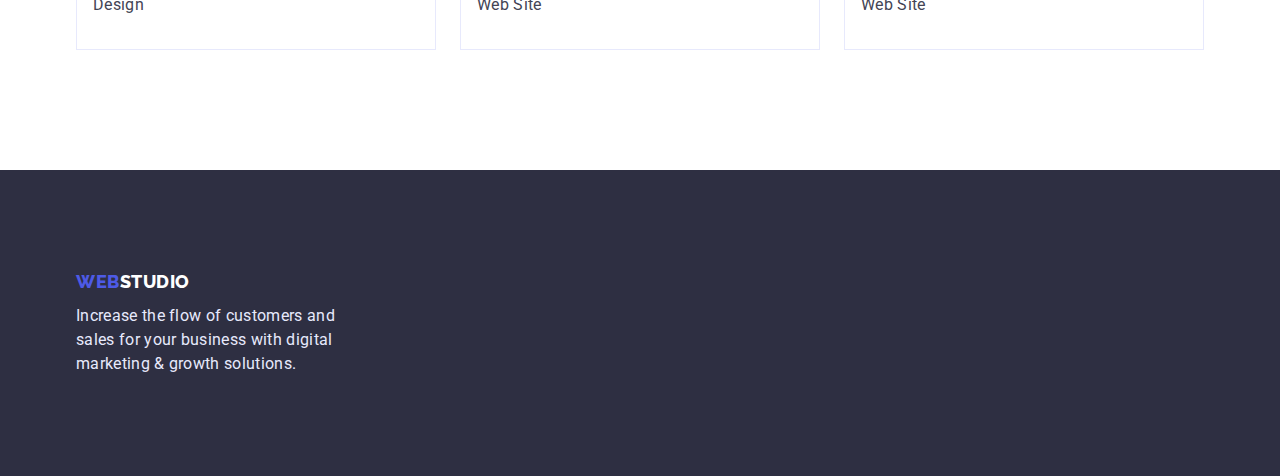
==== commit c19d78ee: "up10" ====
--- a/portfolio.html
+++ b/portfolio.html
@@ -1,6 +1,6 @@
 <!DOCTYPE html>
 <html lang="en">
-<head>
+  <head>
     <meta charset="UTF-8" />
     <meta http-equiv="X-UA-Compatible" content="IE=edge" />
     <meta name="viewport" content="width=device-width, initial-scale=1.0" />
@@ -8,143 +8,153 @@
     <!-- fonts -->
     <link rel="preconnect" href="https://fonts.googleapis.com" />
     <link rel="preconnect" href="https://fonts.gstatic.com" crossorigin />
-    <link href="https://fonts.googleapis.com/css2?family=Raleway:wght@800&family=Roboto:wght@400;500;700;900&display=swap"
-        rel="stylesheet"/>
-        <link rel="stylesheet" href="https://cdnjs.cloudflare.com/ajax/libs/modern-normalize/1.1.0/modern-normalize.min.css">
-            <link rel="stylesheet" href="./css/style.css" />
-</head>
+    <link
+      href="https://fonts.googleapis.com/css2?family=Raleway:wght@800&family=Roboto:wght@400;500;700;900&display=swap"
+      rel="stylesheet"
+    />
+    <link
+      rel="stylesheet"
+      href="https://cdnjs.cloudflare.com/ajax/libs/modern-normalize/1.1.0/modern-normalize.min.css"
+    />
+    <link rel="stylesheet" href="./css/style.css" />
+  </head>
 
-<body>
+  <body>
     <header class="header">
-        <div class="div-header container">
-            <nav class="nav-link">
-                <a href="./index.html" class="nav-logo link">
-                    <span class="logo-title">Web</span>Studio
-                </a>
-                <ul class="site-nav list">
-                    <li class="nav-li"><a href="" class="link url-nav">Studio</a></li>
-                    <li class="nav-li"><a href="./portfolio.html" class="link url-nav">Portfolio</a></li>
-                    <li class="nav-li"><a href="" class="link url-nav">Contacts</a></li>
-                </ul>
-            </nav>
-            <address class="title-address">
-                <ul class="ul-address list">
-                    <li class="li-address"><a href="mailto:info@devstudio.com" class="link url-nav">info@devstudio.com</a>
-                    </li>
-                    <li class="li-address"><a href="tel:+110001111111" class="link url-nav">+11 (000) 111-11-11</a></li>
-                </ul>
-            </address>
-        </div>
+      <div class="div-header container">
+        <nav class="nav-link">
+          <a href="./index.html" class="nav-logo link">
+            <span class="logo-title">Web</span>Studio
+          </a>
+          <ul class="site-nav list">
+            <li class="nav-li">
+              <a href="./index.html" class="link url-nav">Studio</a>
+            </li>
+            <li class="nav-li">
+              <a href="./portfolio.html" class="link url-nav">Portfolio</a>
+            </li>
+            <li class="nav-li"><a href="" class="link url-nav">Contacts</a></li>
+          </ul>
+        </nav>
+        <address class="title-address">
+          <ul class="ul-address list">
+            <li class="li-address">
+              <a href="mailto:info@devstudio.com" class="link url-nav"
+                >info@devstudio.com</a
+              >
+            </li>
+            <li class="li-address">
+              <a href="tel:+110001111111" class="link url-nav"
+                >+11 (000) 111-11-11</a
+              >
+            </li>
+          </ul>
+        </address>
+      </div>
     </header>
     <main>
-        <section class="portfolio section">
-        <h1 hidden>картинки из интернета</h1>
-            <div class="div-p-button container">
-        <ul class="ul-p-button">
+      <section class="portfolio section">
+        <div class="container">
+          <ul class="ul-p-button">
             <li class="li-p-button">
-                <button type="button" class="portfolio-button">All</button>
+              <button type="button" class="portfolio-button">All</button>
             </li>
             <li class="li-p-button">
-                <button type="button" class="portfolio-button">Web Site</button>
+              <button type="button" class="portfolio-button">Web Site</button>
             </li>
             <li class="li-p-button">
-                <button type="button" class="portfolio-button">App</button>
+              <button type="button" class="portfolio-button">App</button>
             </li>
             <li class="li-p-button">
-                <button type="button" class="portfolio-button">Designe</button>
+              <button type="button" class="portfolio-button">Designe</button>
             </li>
             <li class="li-p-button">
-                <button type="button" class="portfolio-button">Marketing</button>
+              <button type="button" class="portfolio-button">Marketing</button>
             </li>
-        </ul>
-            </div>
-            <div class="div-ul-p container">
-            <ul class="ul-p">
-                <li class="li-p-f">
-                    <div class="inside-li-p">
-                    <img src="./images/bankingapp.jpg" alt="bankingapp">
-                    <h2 class="portfolio-title">Banking App Interface Concept</h2>
-                    <p class="portfolio-text">App</p>
-                    </div>
-                </li>
-                <li class="li-p-f">
-                    <div class="inside-li-p">
-                    <img src="./images/payment.jpg" alt="payment">
-                    <h2 class="portfolio-title">Cashless Payment</h2>
-                    <p class="portfolio-text">Marketing</p>
-                    </div>
-                </li>
-                <li class="li-p-f">
-                    <div class="inside-li-p">
-                    <img src="./images/meditaion.jpg" alt="meditaion">
-                    <h2 class="portfolio-title">Meditaion App</h2>
-                    <p class="portfolio-text">App</p>
-                    </div>
-                </li>
-            </ul>
-            </div>
-            <div class="div-ul-p container">
-            <ul class="ul-p">
-                <li class="li-p-s">
-                    <div class="inside-li-p">
-                    <img src="./images/taxi.jpg" alt="taxi">
-                    <h2 class="portfolio-title">Taxi Service</h2>
-                    <p class="portfolio-text">Marketing</p>
-                    </div>
-                </li>
-                <li class="li-p-s">
-                    <div class="inside-li-p">
-                    <img src="./images/screenillu.jpg" alt="screenillu">
-                    <h2 class="portfolio-title">Screen Illustrations</h2>
-                    <p class="portfolio-text">Design</p>
-                    </div>
-                </li>
-                <li class="li-p-s">
-                    <div class="inside-li-p">
-                    <img src="./images/onlinecourses.jpg" alt="onlinecourses">
-                    <h2 class="portfolio-title">Online Courses</h2>
-                    <p class="portfolio-text">Marketing</p>
-                    </div>
-                </li>
-            </ul>
-            </div>
-            <div class="div-ul-p container">
-            <ul class="ul-p">
-                <li class="li-p-t">
-                    <div class="inside-li-p">
-                    <img src="./images/instagramstories.jpg" alt="instagramstories">
-                    <h2  class="portfolio-title">Instagram Stories Concept</h2>
-                    <p class="portfolio-text">Design</p>
-                    </div>
-                </li>
-                <li class="li-p-t">
-                    <div class="inside-li-p">
-                    <img src="./images/organicfood.jpg" alt="organicfood">
-                    <h2 class="portfolio-title">Organic Food</h2>
-                    <p class="portfolio-text">Web Site</p>
-                    </div>
-                </li>
-                <li class="li-p-t">
-                    <div class="inside-li-p">
-                    <img src="./images/freshcoffee.jpg" alt="freshcoffee">
-                    <h2 class="portfolio-title">Fresh Coffee</h2>
-                    <p class="portfolio-text">Web Site</p>
-                    </div>
-                </li>
-            </ul>
-            </div>
-            </section>
+          </ul>
+          <h1 hidden>картинки из интернета</h1>
+          <ul class="ul-p">
+            <li class="li-p-f">
+              <div class="inside-li-p">
+                <img src="./images/bankingapp.jpg" alt="bankingapp" />
+                <h2 class="portfolio-title">Banking App Interface Concept</h2>
+                <p class="portfolio-text">App</p>
+              </div>
+            </li>
+            <li class="li-p-f">
+              <div class="inside-li-p">
+                <img src="./images/payment.jpg" alt="payment" />
+                <h2 class="portfolio-title">Cashless Payment</h2>
+                <p class="portfolio-text">Marketing</p>
+              </div>
+            </li>
+            <li class="li-p-f">
+              <div class="inside-li-p">
+                <img src="./images/meditaion.jpg" alt="meditaion" />
+                <h2 class="portfolio-title">Meditaion App</h2>
+                <p class="portfolio-text">App</p>
+              </div>
+            </li>
+            <li class="li-p-f">
+              <div class="inside-li-p">
+                <img src="./images/taxi.jpg" alt="taxi" />
+                <h2 class="portfolio-title">Taxi Service</h2>
+                <p class="portfolio-text">Marketing</p>
+              </div>
+            </li>
+            <li class="li-p-f">
+              <div class="inside-li-p">
+                <img src="./images/screenillu.jpg" alt="screenillu" />
+                <h2 class="portfolio-title">Screen Illustrations</h2>
+                <p class="portfolio-text">Design</p>
+              </div>
+            </li>
+            <li class="li-p-f">
+              <div class="inside-li-p">
+                <img src="./images/onlinecourses.jpg" alt="onlinecourses" />
+                <h2 class="portfolio-title">Online Courses</h2>
+                <p class="portfolio-text">Marketing</p>
+              </div>
+            </li>
+            <li class="li-p-f">
+              <div class="inside-li-p">
+                <img
+                  src="./images/instagramstories.jpg"
+                  alt="instagramstories"
+                />
+                <h2 class="portfolio-title">Instagram Stories Concept</h2>
+                <p class="portfolio-text">Design</p>
+              </div>
+            </li>
+            <li class="li-p-f">
+              <div class="inside-li-p">
+                <img src="./images/organicfood.jpg" alt="organicfood" />
+                <h2 class="portfolio-title">Organic Food</h2>
+                <p class="portfolio-text">Web Site</p>
+              </div>
+            </li>
+            <li class="li-p-f">
+              <div class="inside-li-p">
+                <img src="./images/freshcoffee.jpg" alt="freshcoffee" />
+                <h2 class="portfolio-title">Fresh Coffee</h2>
+                <p class="portfolio-text">Web Site</p>
+              </div>
+            </li>
+          </ul>
+        </div>
+      </section>
     </main>
     <footer class="footer section">
-        <div class="container">
-            <a href="./index.html" class="footer-logo link">
-                <span class="logo-title">Web</span>Studio
-            </a>
-            <p class="footer-text">
-                Increase the flow of customers and <br> sales for your business with digital <br> marketing & growth
-                solutions.
-            </p>
-        </div>
+      <div class="container">
+        <a href="./index.html" class="footer-logo link">
+          <span class="logo-title">Web</span>Studio
+        </a>
+        <p class="footer-text">
+          Increase the flow of customers and <br />
+          sales for your business with digital <br />
+          marketing & growth solutions.
+        </p>
+      </div>
     </footer>
-</body>
-</html>+  </body>
+</html>
--- a/css/style.css
+++ b/css/style.css
@@ -363,7 +363,7 @@
 }
 
 .choise-li:not(:last-child) {
-    padding-right: 24px;
+    margin-right: 24px;
 }
 
 .team-title {
@@ -415,22 +415,27 @@
 
 .ul-p {
     display: flex;
+    flex-wrap: wrap;
+    margin-top: 72px;
 }
 
 .div-ul-p:not(:last-child) {
     margin-bottom: 48px;
 }
+
+.li-p-f {
+    width: 360px;
+    margin-right: 24px;
+    margin-bottom: 48px;
     
-.li-p-f:not(:first-child) {
-    margin-left: 24px;
-}
-
-.li-p-s:not(:first-child) {
-    margin-left: 24px;
-}
-
-.li-p-t:not(:first-child) {
-    margin-left: 24px;
+}
+
+.li-p-f:nth-child(3n) {
+    margin-right: 0;
+}
+
+.li-p-f:nth-last-child(-n + 3) {
+    margin-bottom: 0;
 }
 
 .inside-li-p {
@@ -452,3 +457,7 @@
 .ul-p-button {
     justify-content: center;
 }
+
+.portfolio {
+    padding-top: 96px;
+}